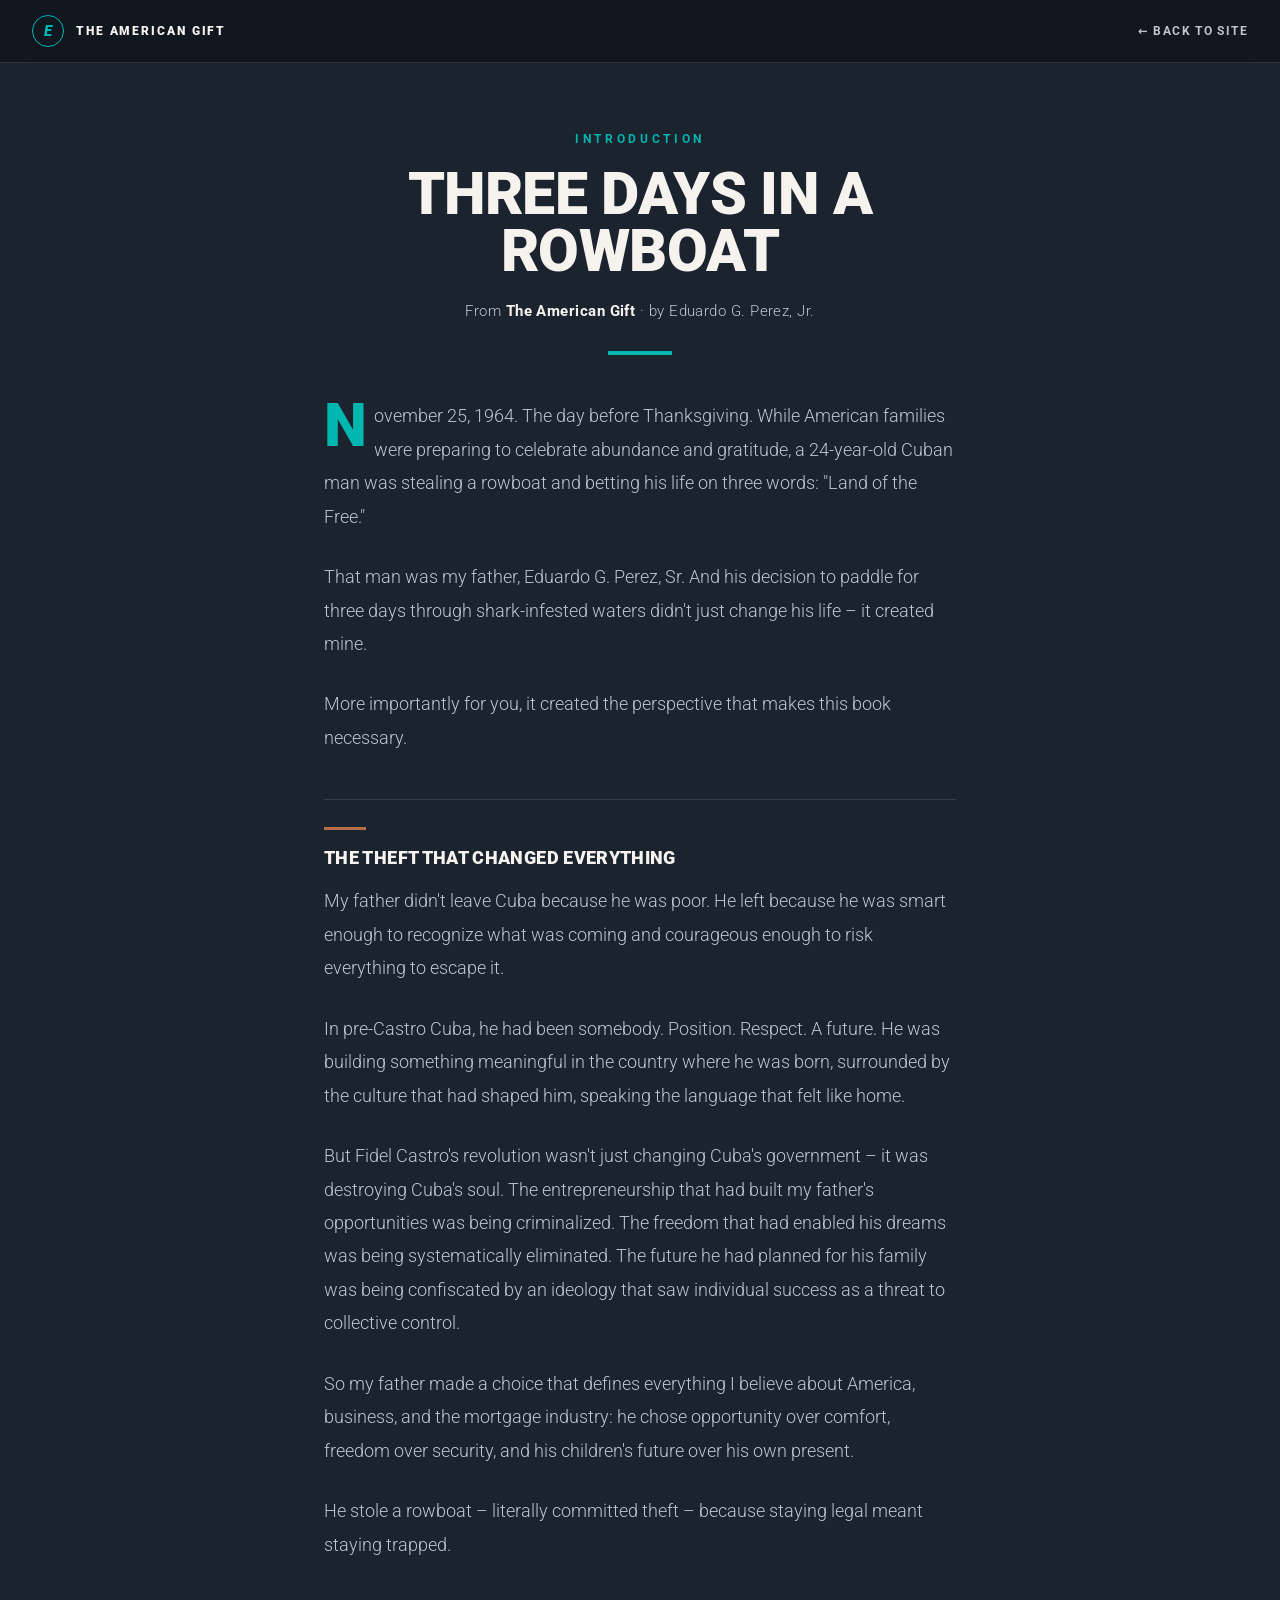
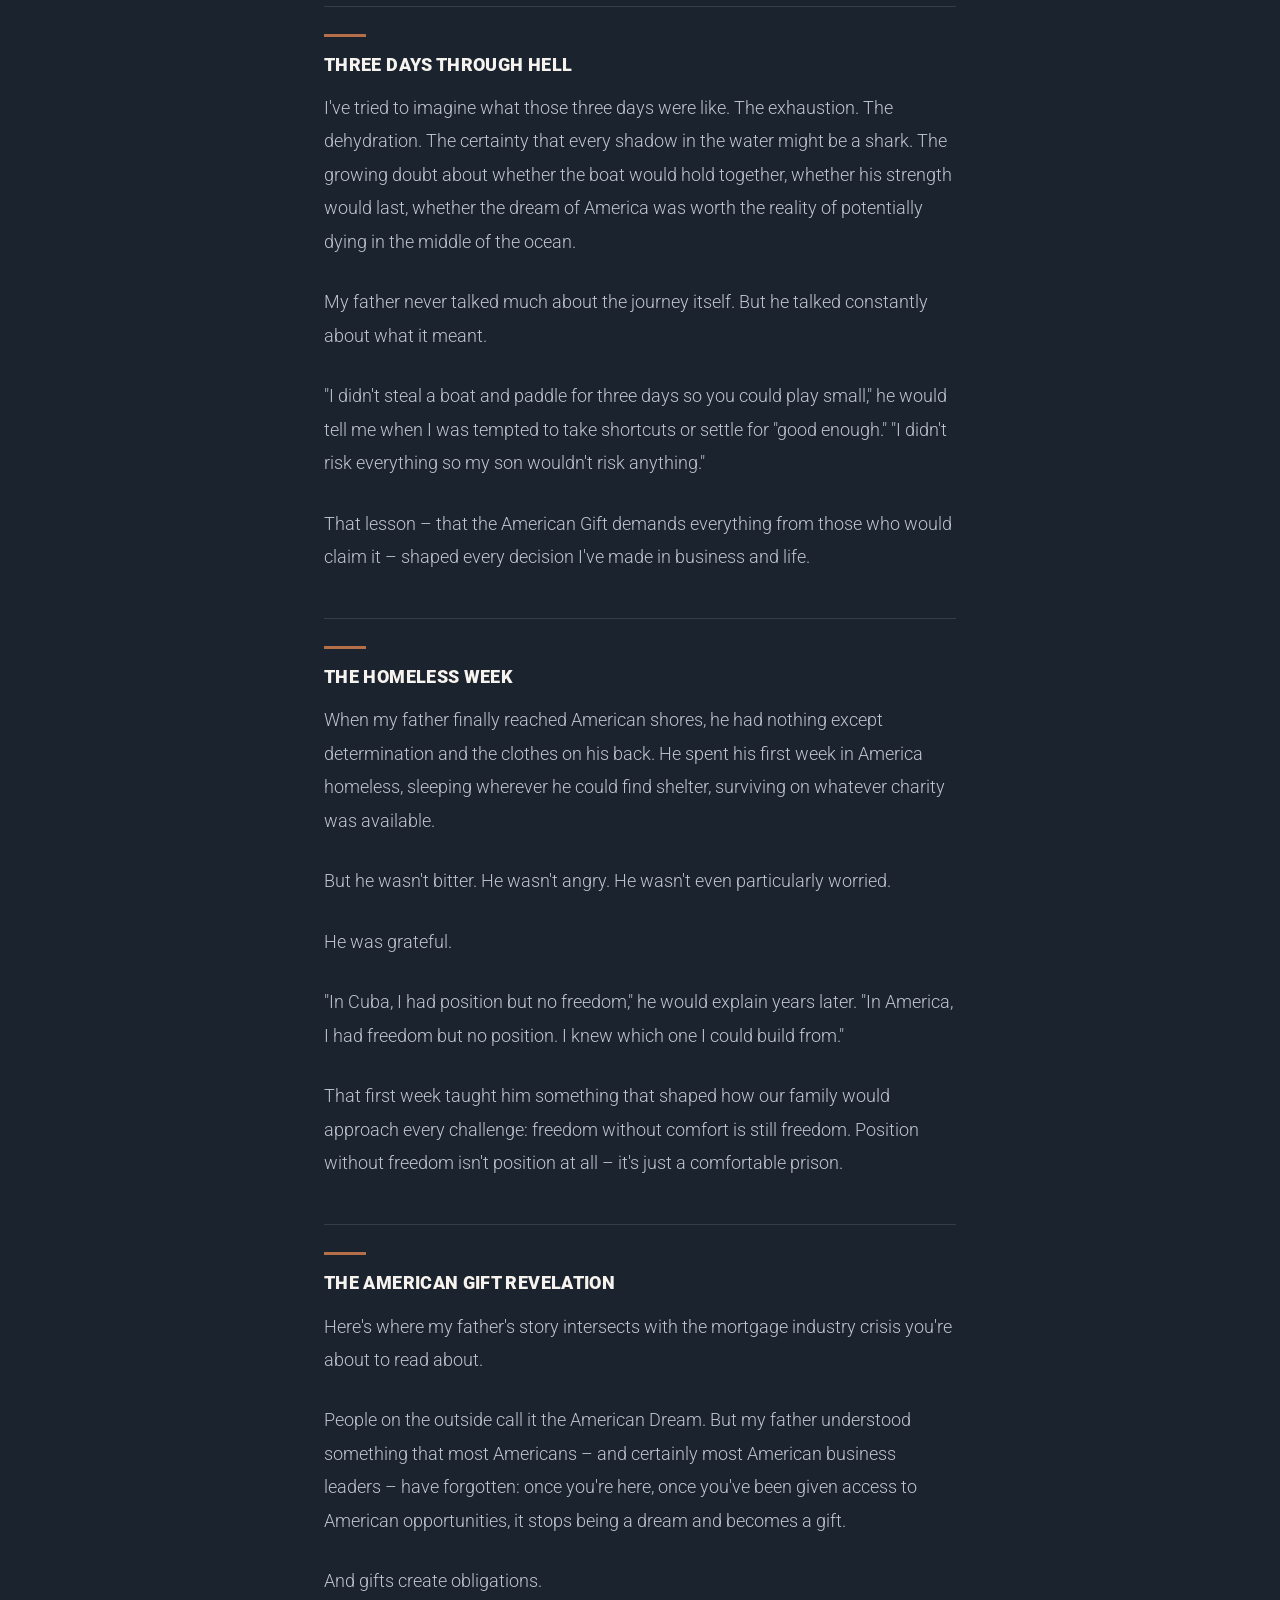
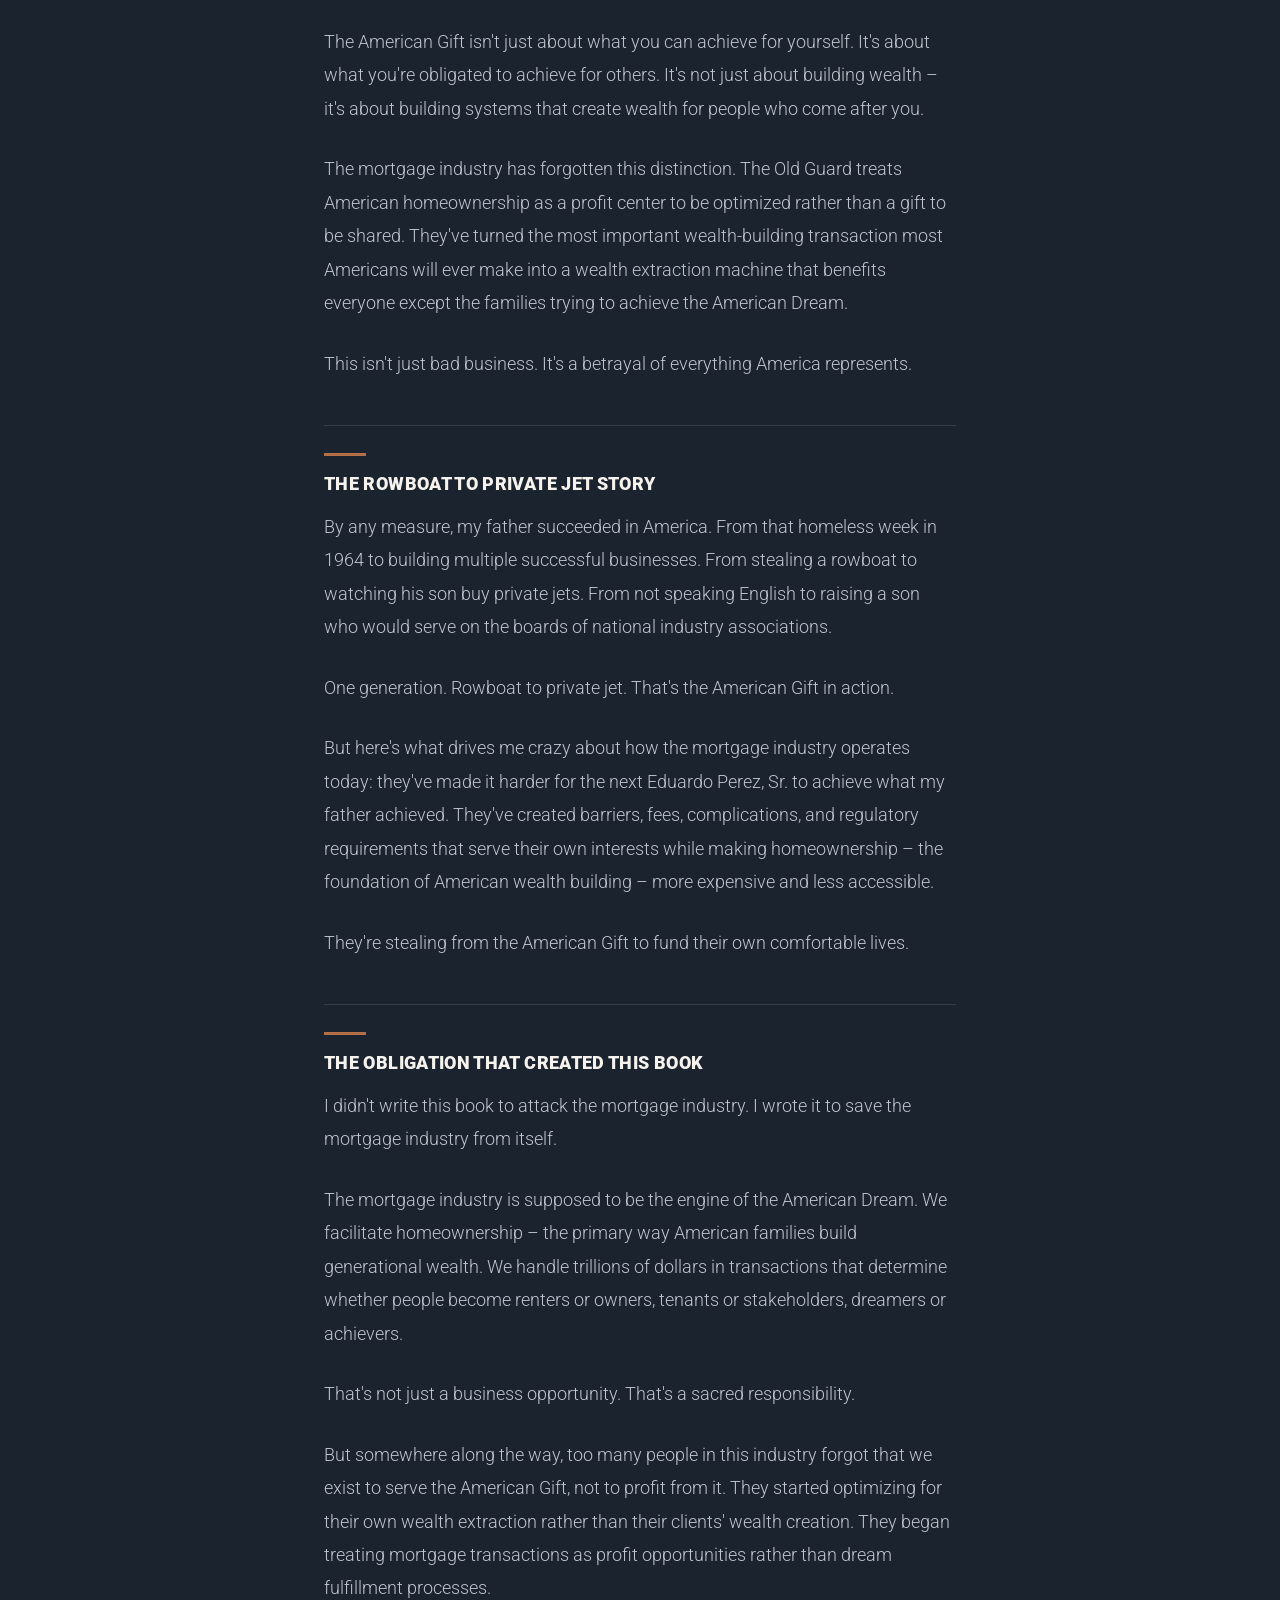
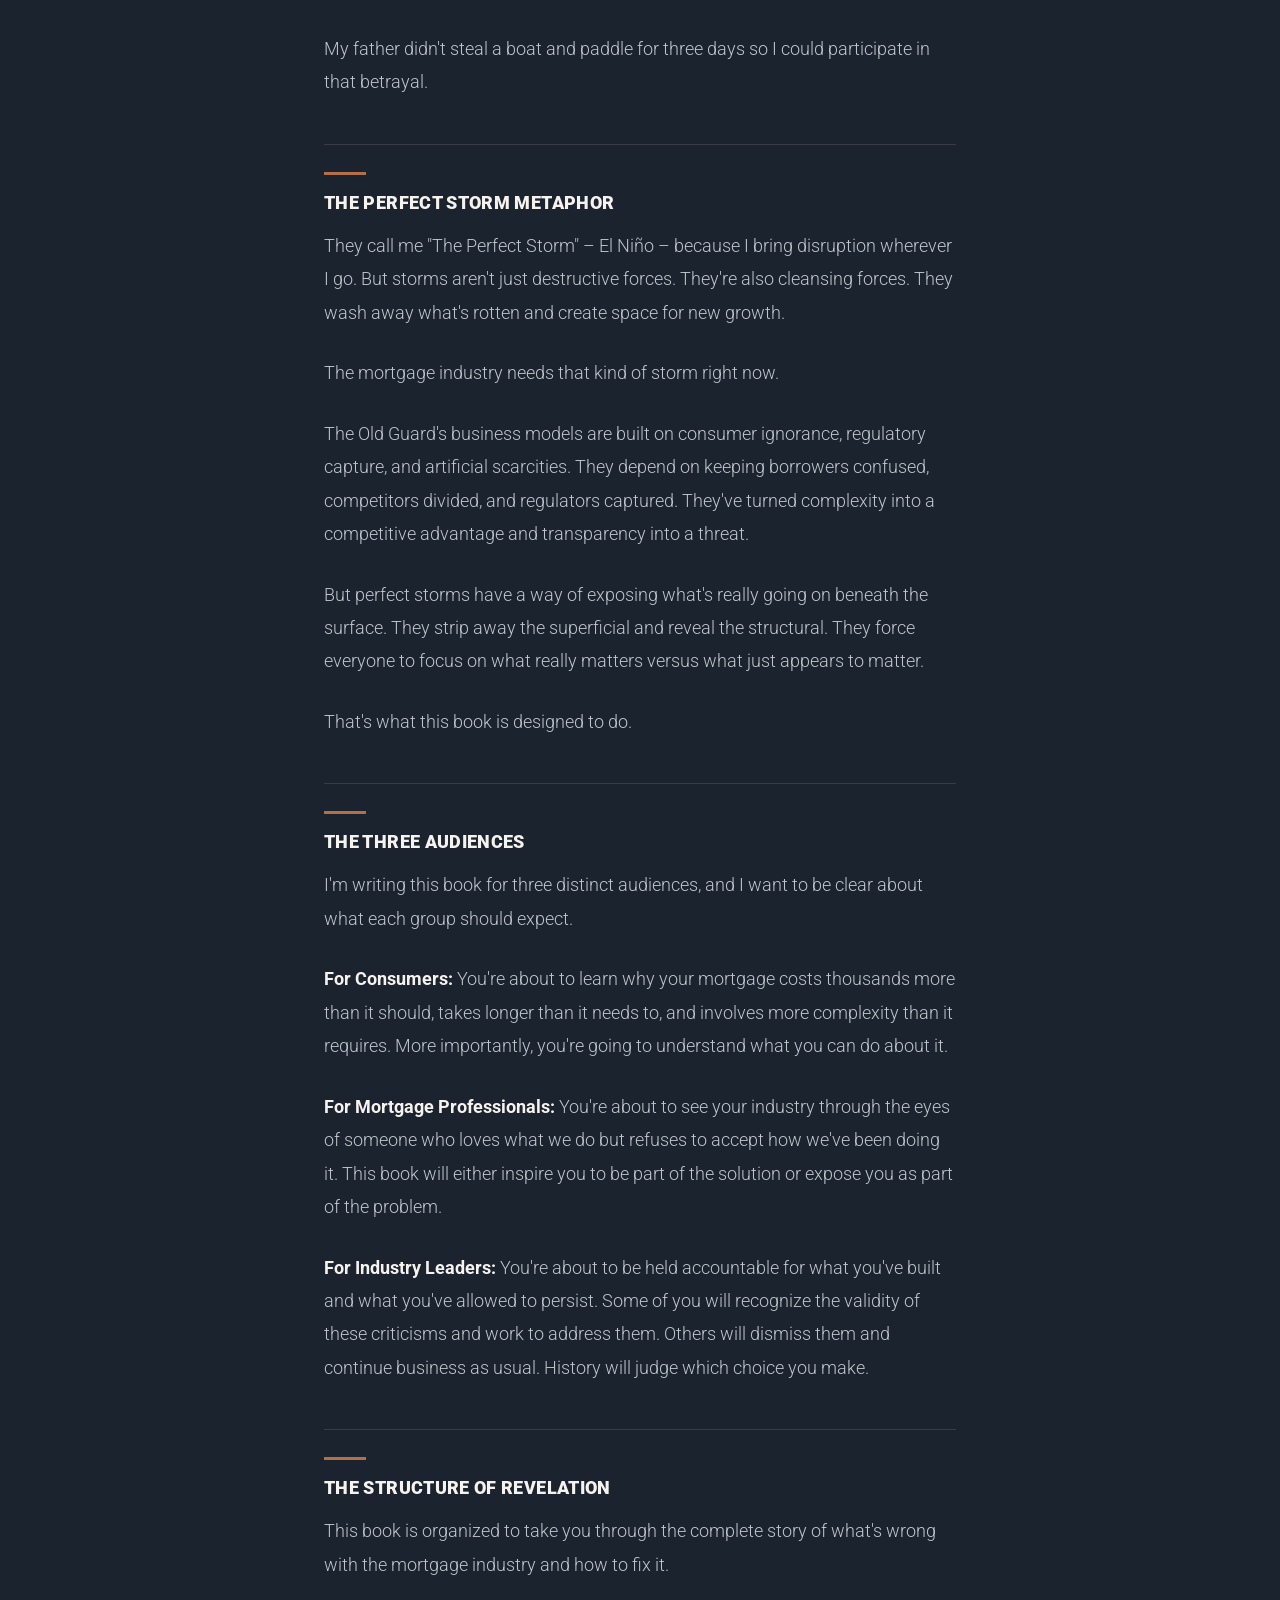
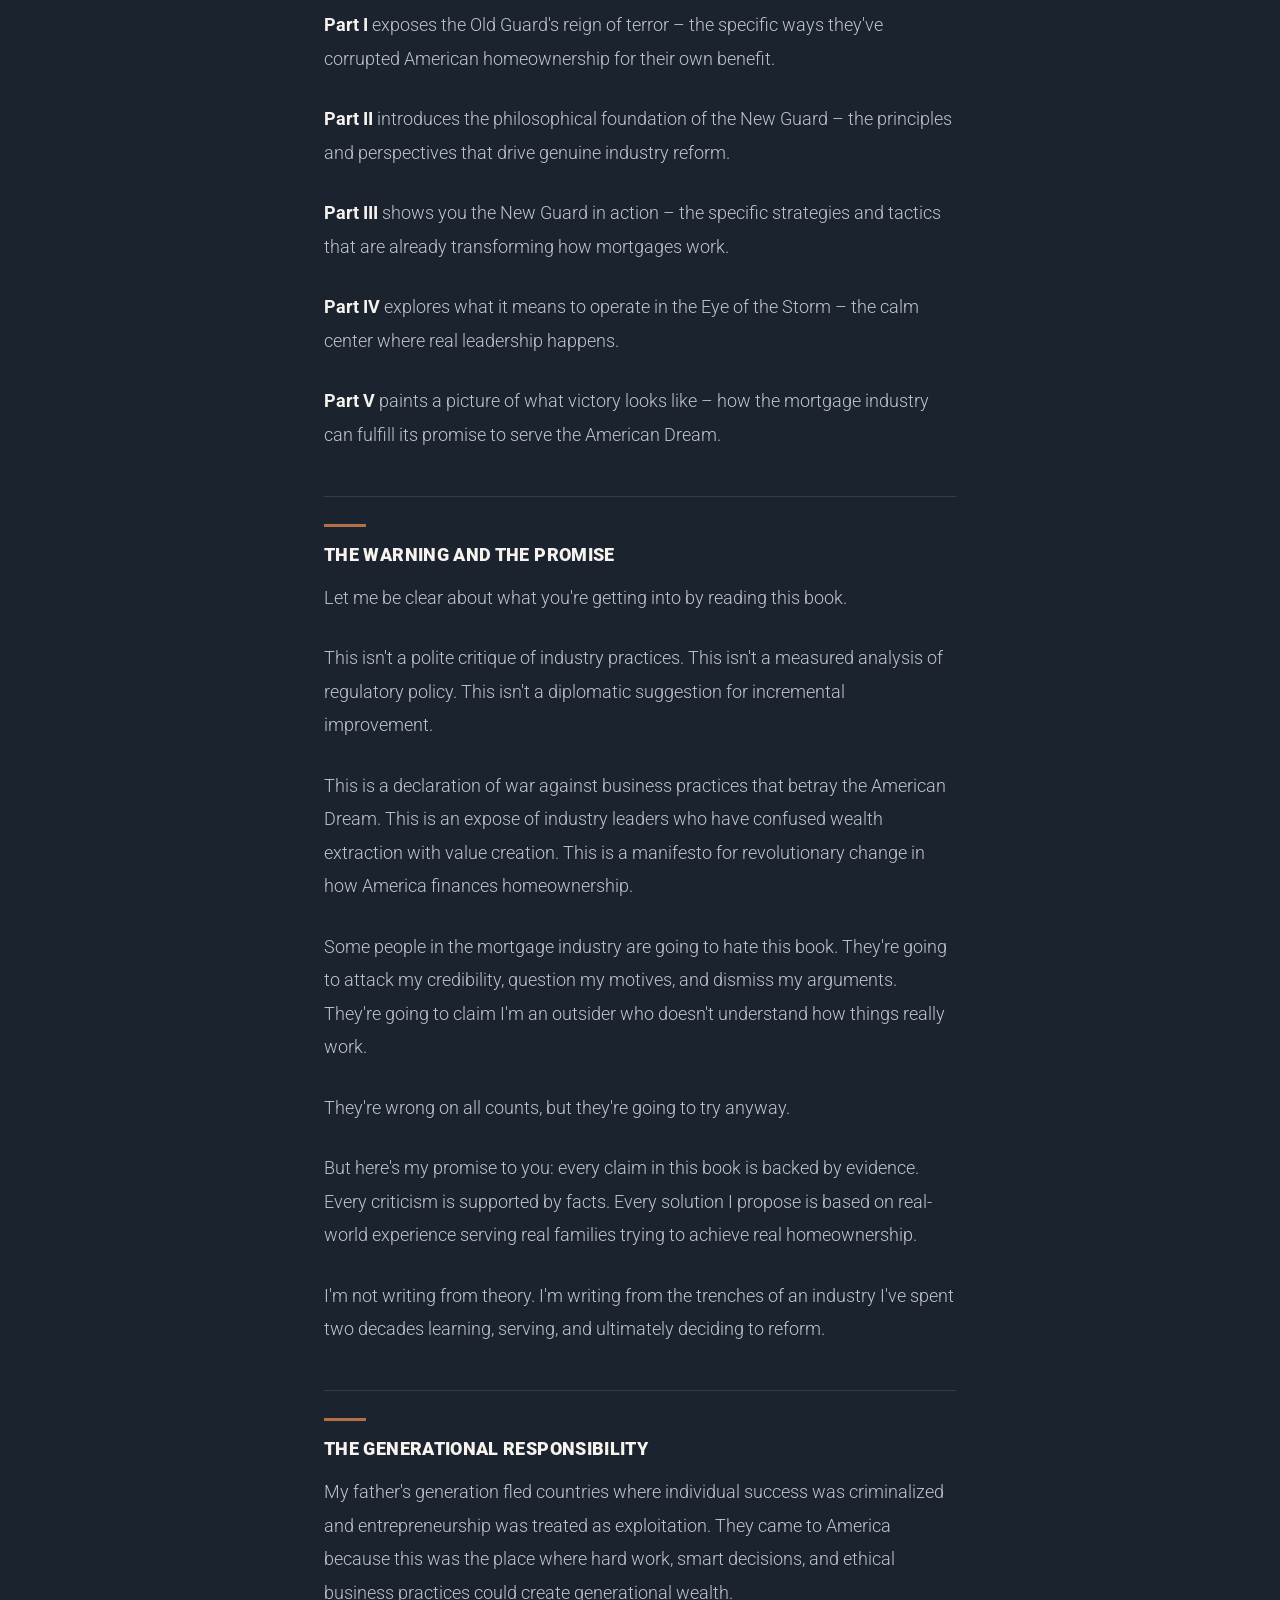
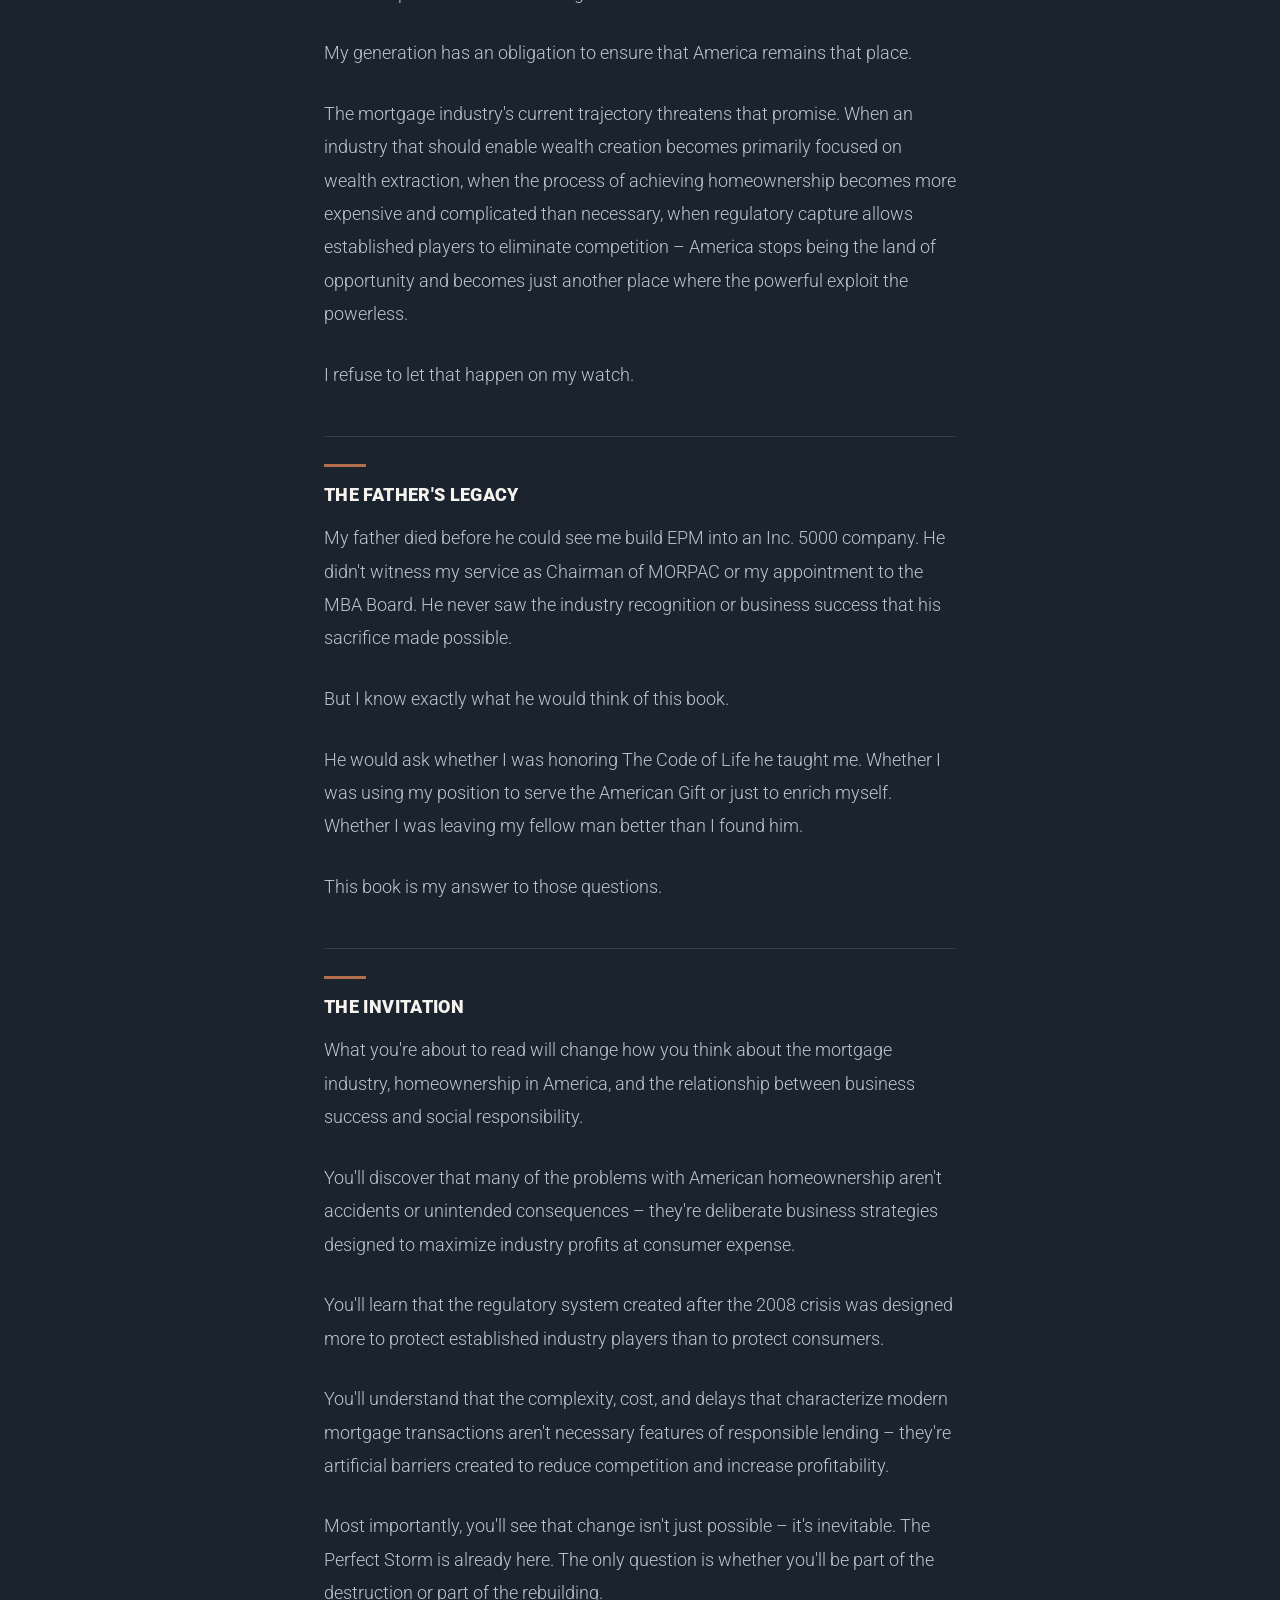
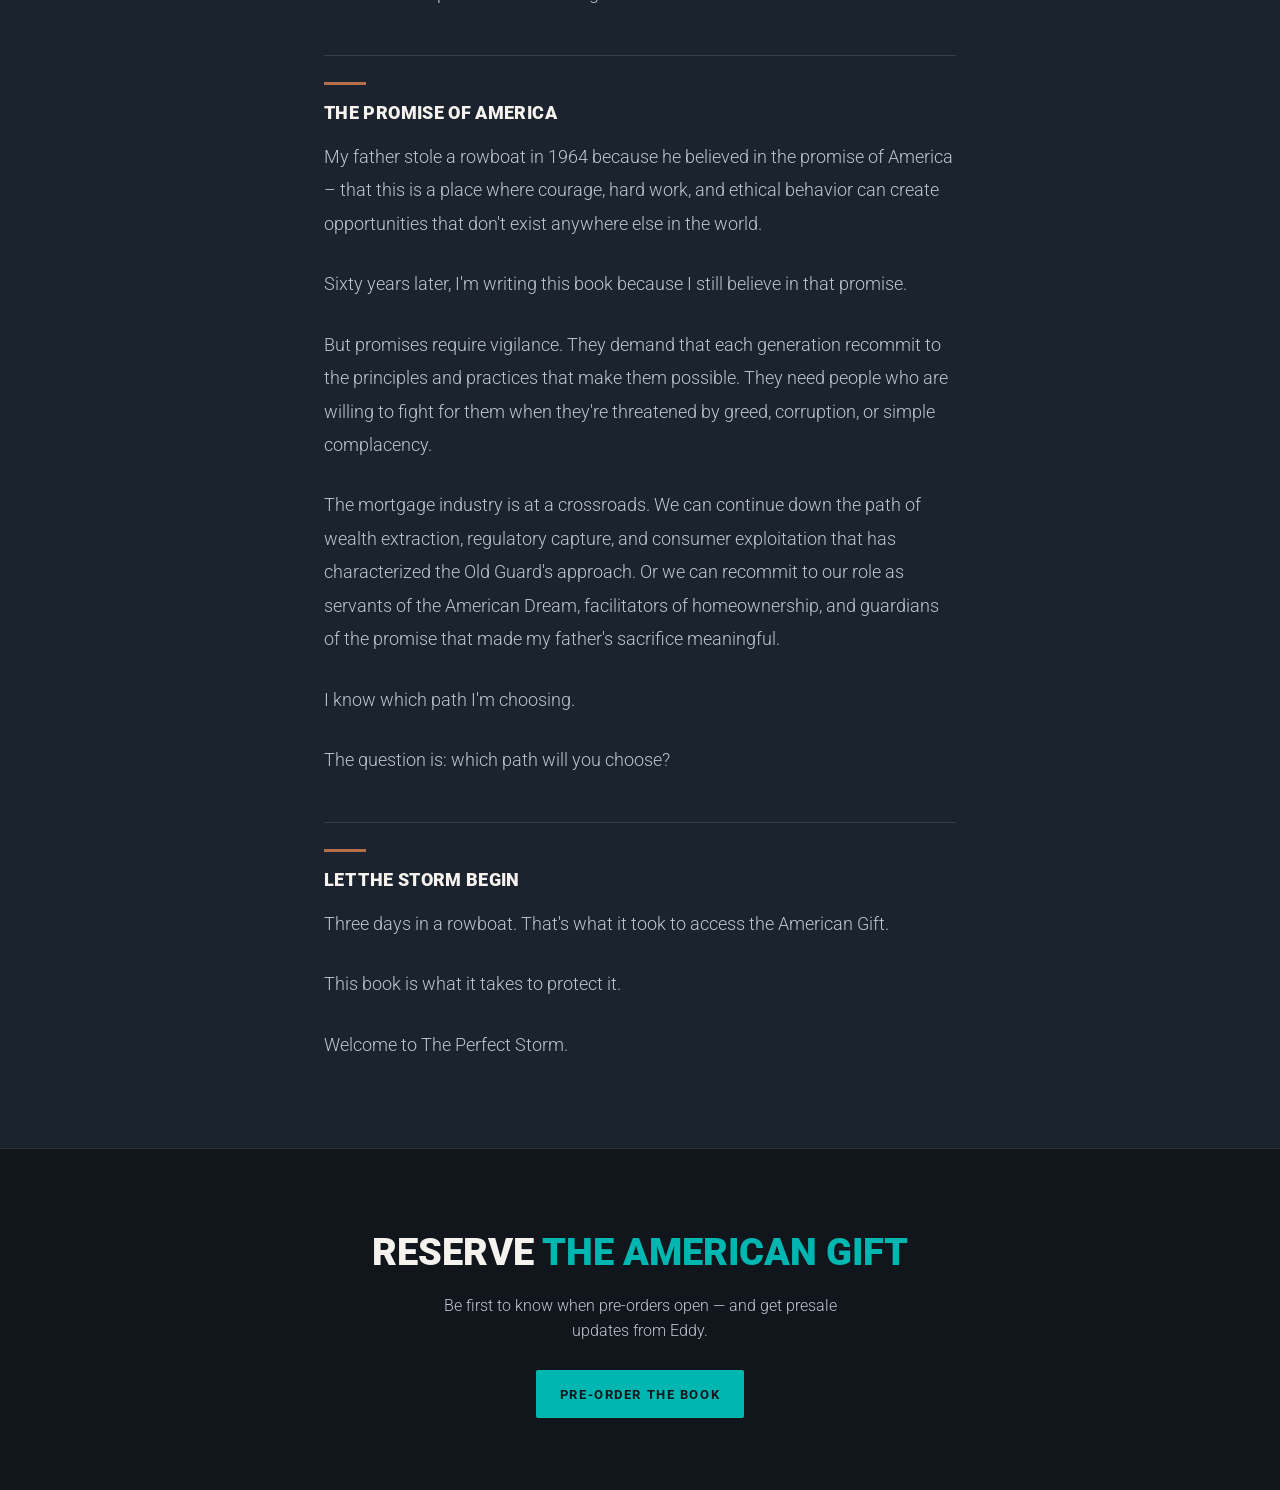
==== introduction/index.html @ f66050ee "Add /introduction reading page + links - New on-brand long-form reading page at /introduction ("Thre" ====
<!DOCTYPE html>
<html lang="en">
<head>
<meta charset="UTF-8" />
<meta name="viewport" content="width=device-width, initial-scale=1.0" />
<title>Introduction — The American Gift</title>
<meta name="description" content="Read the introduction to The American Gift by Eduardo G. &quot;Eddy&quot; Perez, Jr. — &quot;Three Days in a Rowboat.&quot;" />
<link rel="stylesheet" href="../assets/brand.css" />
<style>
  body{ min-height:100vh; }
  .rnav{ position:sticky; top:0; z-index:20; display:flex; align-items:center; justify-content:space-between;
    padding:15px 32px; background:rgba(17,22,29,.86); backdrop-filter:blur(12px); border-bottom:1px solid var(--line); }
  .rnav .home{ display:flex; align-items:center; gap:12px; text-decoration:none; }
  .rnav .mono{ width:32px; height:32px; border-radius:50%; border:1.5px solid var(--teal); color:var(--teal);
    display:grid; place-items:center; font-weight:900; font-style:italic; font-size:.95rem; }
  .rnav .wm{ font-weight:900; text-transform:uppercase; letter-spacing:.16em; font-size:.74rem; }
  .rnav .back{ font-weight:700; text-transform:uppercase; letter-spacing:.12em; font-size:.72rem; color:var(--graphite); text-decoration:none; }
  .rnav .back:hover{ color:var(--bone); }

  .read-head{ max-width:720px; margin:0 auto; padding:62px 24px 26px; text-align:center; }
  .read-head .kicker{ display:inline-block; margin-bottom:18px; }
  .read-head h1{ font-size:clamp(2.2rem,5.4vw,3.7rem); }
  .read-head .byline{ color:var(--graphite); margin-top:20px; font-size:.95rem; letter-spacing:.03em; }
  .read-head .byline strong{ color:var(--bone); font-weight:700; }
  .read-head hr{ width:64px; height:4px; background:var(--teal); border:none; margin:28px auto 0; }

  .article{ max-width:680px; margin:0 auto; padding:18px 24px 30px; }
  .article p{ font-size:1.13rem; line-height:1.85; color:var(--graphite); margin:0 0 1.5em; }
  .article p strong{ color:var(--bone); font-weight:700; }
  .article p em{ color:var(--bone); font-style:italic; }
  .article > p:first-of-type::first-letter{ float:left; font-weight:900; font-size:3.4em; line-height:.78;
    padding:.04em .12em 0 0; color:var(--teal); }
  .article h2{ font-weight:900; text-transform:uppercase; letter-spacing:.02em; line-height:1.12;
    font-size:1.12rem; color:var(--bone); margin:2.5em 0 .9em; padding-top:1.5em; border-top:1px solid var(--line); }
  .article h2::before{ content:""; display:block; width:42px; height:3px; background:var(--copper); margin-bottom:18px; }

  .read-cta{ background:var(--ink); border-top:1px solid var(--line); text-align:center; padding:72px 24px; margin-top:30px; }
  .read-cta h3{ font-weight:900; text-transform:uppercase; font-size:clamp(1.6rem,3.6vw,2.4rem); margin:0 0 10px; }
  .read-cta h3 .gift{ color:var(--teal); }
  .read-cta p{ color:var(--graphite); max-width:46ch; margin:0 auto 26px; }
  @media (max-width:640px){ .rnav{ padding:13px 20px; } .read-head{ padding-top:46px; } }
</style>
</head>
<body>
  <nav class="rnav">
    <a class="home" href="/"><span class="mono">E</span><span class="wm">The American Gift</span></a>
    <a class="back" href="/">&larr; Back to site</a>
  </nav>

  <header class="read-head">
    <span class="kicker">Introduction</span>
    <h1 class="display">Three Days in a Rowboat</h1>
    <p class="byline">From <strong>The American Gift</strong> &middot; by Eduardo G. Perez, Jr.</p>
    <hr />
  </header>

  <article class="article">
      <p>November 25, 1964. The day before Thanksgiving. While American families were preparing to celebrate abundance and gratitude, a 24-year-old Cuban man was stealing a rowboat and betting his life on three words: &quot;Land of the Free.&quot;</p>
      <p>That man was my father, Eduardo G. Perez, Sr. And his decision to paddle for three days through shark-infested waters didn&#x27;t just change his life – it created mine.</p>
      <p>More importantly for you, it created the perspective that makes this book necessary.</p>
      <h2>The Theft That Changed Everything</h2>
      <p>My father didn&#x27;t leave Cuba because he was poor. He left because he was smart enough to recognize what was coming and courageous enough to risk everything to escape it.</p>
      <p>In pre-Castro Cuba, he had been somebody. Position. Respect. A future. He was building something meaningful in the country where he was born, surrounded by the culture that had shaped him, speaking the language that felt like home.</p>
      <p>But Fidel Castro&#x27;s revolution wasn&#x27;t just changing Cuba&#x27;s government – it was destroying Cuba&#x27;s soul. The entrepreneurship that had built my father&#x27;s opportunities was being criminalized. The freedom that had enabled his dreams was being systematically eliminated. The future he had planned for his family was being confiscated by an ideology that saw individual success as a threat to collective control.</p>
      <p>So my father made a choice that defines everything I believe about America, business, and the mortgage industry: he chose opportunity over comfort, freedom over security, and his children&#x27;s future over his own present.</p>
      <p>He stole a rowboat – literally committed theft – because staying legal meant staying trapped.</p>
      <h2>Three Days Through Hell</h2>
      <p>I&#x27;ve tried to imagine what those three days were like. The exhaustion. The dehydration. The certainty that every shadow in the water might be a shark. The growing doubt about whether the boat would hold together, whether his strength would last, whether the dream of America was worth the reality of potentially dying in the middle of the ocean.</p>
      <p>My father never talked much about the journey itself. But he talked constantly about what it meant.</p>
      <p>&quot;I didn&#x27;t steal a boat and paddle for three days so you could play small,&quot; he would tell me when I was tempted to take shortcuts or settle for &quot;good enough.&quot; &quot;I didn&#x27;t risk everything so my son wouldn&#x27;t risk anything.&quot;</p>
      <p>That lesson – that the American Gift demands everything from those who would claim it – shaped every decision I&#x27;ve made in business and life.</p>
      <h2>The Homeless Week</h2>
      <p>When my father finally reached American shores, he had nothing except determination and the clothes on his back. He spent his first week in America homeless, sleeping wherever he could find shelter, surviving on whatever charity was available.</p>
      <p>But he wasn&#x27;t bitter. He wasn&#x27;t angry. He wasn&#x27;t even particularly worried.</p>
      <p>He was grateful.</p>
      <p>&quot;In Cuba, I had position but no freedom,&quot; he would explain years later. &quot;In America, I had freedom but no position. I knew which one I could build from.&quot;</p>
      <p>That first week taught him something that shaped how our family would approach every challenge: freedom without comfort is still freedom. Position without freedom isn&#x27;t position at all – it&#x27;s just a comfortable prison.</p>
      <h2>The American Gift Revelation</h2>
      <p>Here&#x27;s where my father&#x27;s story intersects with the mortgage industry crisis you&#x27;re about to read about.</p>
      <p>People on the outside call it the American Dream. But my father understood something that most Americans – and certainly most American business leaders – have forgotten: once you&#x27;re here, once you&#x27;ve been given access to American opportunities, it stops being a dream and becomes a gift.</p>
      <p>And gifts create obligations.</p>
      <p>The American Gift isn&#x27;t just about what you can achieve for yourself. It&#x27;s about what you&#x27;re obligated to achieve for others. It&#x27;s not just about building wealth – it&#x27;s about building systems that create wealth for people who come after you.</p>
      <p>The mortgage industry has forgotten this distinction. The Old Guard treats American homeownership as a profit center to be optimized rather than a gift to be shared. They&#x27;ve turned the most important wealth-building transaction most Americans will ever make into a wealth extraction machine that benefits everyone except the families trying to achieve the American Dream.</p>
      <p>This isn&#x27;t just bad business. It&#x27;s a betrayal of everything America represents.</p>
      <h2>The Rowboat To Private Jet Story</h2>
      <p>By any measure, my father succeeded in America. From that homeless week in 1964 to building multiple successful businesses. From stealing a rowboat to watching his son buy private jets. From not speaking English to raising a son who would serve on the boards of national industry associations.</p>
      <p>One generation. Rowboat to private jet. That&#x27;s the American Gift in action.</p>
      <p>But here&#x27;s what drives me crazy about how the mortgage industry operates today: they&#x27;ve made it harder for the next Eduardo Perez, Sr. to achieve what my father achieved. They&#x27;ve created barriers, fees, complications, and regulatory requirements that serve their own interests while making homeownership – the foundation of American wealth building – more expensive and less accessible.</p>
      <p>They&#x27;re stealing from the American Gift to fund their own comfortable lives.</p>
      <h2>The Obligation That Created This Book</h2>
      <p>I didn&#x27;t write this book to attack the mortgage industry. I wrote it to save the mortgage industry from itself.</p>
      <p>The mortgage industry is supposed to be the engine of the American Dream. We facilitate homeownership – the primary way American families build generational wealth. We handle trillions of dollars in transactions that determine whether people become renters or owners, tenants or stakeholders, dreamers or achievers.</p>
      <p>That&#x27;s not just a business opportunity. That&#x27;s a sacred responsibility.</p>
      <p>But somewhere along the way, too many people in this industry forgot that we exist to serve the American Gift, not to profit from it. They started optimizing for their own wealth extraction rather than their clients&#x27; wealth creation. They began treating mortgage transactions as profit opportunities rather than dream fulfillment processes.</p>
      <p>My father didn&#x27;t steal a boat and paddle for three days so I could participate in that betrayal.</p>
      <h2>The Perfect Storm Metaphor</h2>
      <p>They call me &quot;The Perfect Storm&quot; – El Niño – because I bring disruption wherever I go. But storms aren&#x27;t just destructive forces. They&#x27;re also cleansing forces. They wash away what&#x27;s rotten and create space for new growth.</p>
      <p>The mortgage industry needs that kind of storm right now.</p>
      <p>The Old Guard&#x27;s business models are built on consumer ignorance, regulatory capture, and artificial scarcities. They depend on keeping borrowers confused, competitors divided, and regulators captured. They&#x27;ve turned complexity into a competitive advantage and transparency into a threat.</p>
      <p>But perfect storms have a way of exposing what&#x27;s really going on beneath the surface. They strip away the superficial and reveal the structural. They force everyone to focus on what really matters versus what just appears to matter.</p>
      <p>That&#x27;s what this book is designed to do.</p>
      <h2>The Three Audiences</h2>
      <p>I&#x27;m writing this book for three distinct audiences, and I want to be clear about what each group should expect.</p>
      <p><strong>For Consumers:</strong> You&#x27;re about to learn why your mortgage costs thousands more than it should, takes longer than it needs to, and involves more complexity than it requires. More importantly, you&#x27;re going to understand what you can do about it.</p>
      <p><strong>For Mortgage Professionals:</strong> You&#x27;re about to see your industry through the eyes of someone who loves what we do but refuses to accept how we&#x27;ve been doing it. This book will either inspire you to be part of the solution or expose you as part of the problem.</p>
      <p><strong>For Industry Leaders:</strong> You&#x27;re about to be held accountable for what you&#x27;ve built and what you&#x27;ve allowed to persist. Some of you will recognize the validity of these criticisms and work to address them. Others will dismiss them and continue business as usual. History will judge which choice you make.</p>
      <h2>The Structure Of Revelation</h2>
      <p>This book is organized to take you through the complete story of what&#x27;s wrong with the mortgage industry and how to fix it.</p>
      <p><strong>Part I</strong> exposes the Old Guard&#x27;s reign of terror – the specific ways they&#x27;ve corrupted American homeownership for their own benefit.</p>
      <p><strong>Part II</strong> introduces the philosophical foundation of the New Guard – the principles and perspectives that drive genuine industry reform.</p>
      <p><strong>Part III</strong> shows you the New Guard in action – the specific strategies and tactics that are already transforming how mortgages work.</p>
      <p><strong>Part IV</strong> explores what it means to operate in the Eye of the Storm – the calm center where real leadership happens.</p>
      <p><strong>Part V</strong> paints a picture of what victory looks like – how the mortgage industry can fulfill its promise to serve the American Dream.</p>
      <h2>The Warning And The Promise</h2>
      <p>Let me be clear about what you&#x27;re getting into by reading this book.</p>
      <p>This isn&#x27;t a polite critique of industry practices. This isn&#x27;t a measured analysis of regulatory policy. This isn&#x27;t a diplomatic suggestion for incremental improvement.</p>
      <p>This is a declaration of war against business practices that betray the American Dream. This is an expose of industry leaders who have confused wealth extraction with value creation. This is a manifesto for revolutionary change in how America finances homeownership.</p>
      <p>Some people in the mortgage industry are going to hate this book. They&#x27;re going to attack my credibility, question my motives, and dismiss my arguments. They&#x27;re going to claim I&#x27;m an outsider who doesn&#x27;t understand how things really work.</p>
      <p>They&#x27;re wrong on all counts, but they&#x27;re going to try anyway.</p>
      <p>But here&#x27;s my promise to you: every claim in this book is backed by evidence. Every criticism is supported by facts. Every solution I propose is based on real-world experience serving real families trying to achieve real homeownership.</p>
      <p>I&#x27;m not writing from theory. I&#x27;m writing from the trenches of an industry I&#x27;ve spent two decades learning, serving, and ultimately deciding to reform.</p>
      <h2>The Generational Responsibility</h2>
      <p>My father&#x27;s generation fled countries where individual success was criminalized and entrepreneurship was treated as exploitation. They came to America because this was the place where hard work, smart decisions, and ethical business practices could create generational wealth.</p>
      <p>My generation has an obligation to ensure that America remains that place.</p>
      <p>The mortgage industry&#x27;s current trajectory threatens that promise. When an industry that should enable wealth creation becomes primarily focused on wealth extraction, when the process of achieving homeownership becomes more expensive and complicated than necessary, when regulatory capture allows established players to eliminate competition – America stops being the land of opportunity and becomes just another place where the powerful exploit the powerless.</p>
      <p>I refuse to let that happen on my watch.</p>
      <h2>The Father&#x27;s Legacy</h2>
      <p>My father died before he could see me build EPM into an Inc. 5000 company. He didn&#x27;t witness my service as Chairman of MORPAC or my appointment to the MBA Board. He never saw the industry recognition or business success that his sacrifice made possible.</p>
      <p>But I know exactly what he would think of this book.</p>
      <p>He would ask whether I was honoring The Code of Life he taught me. Whether I was using my position to serve the American Gift or just to enrich myself. Whether I was leaving my fellow man better than I found him.</p>
      <p>This book is my answer to those questions.</p>
      <h2>The Invitation</h2>
      <p>What you&#x27;re about to read will change how you think about the mortgage industry, homeownership in America, and the relationship between business success and social responsibility.</p>
      <p>You&#x27;ll discover that many of the problems with American homeownership aren&#x27;t accidents or unintended consequences – they&#x27;re deliberate business strategies designed to maximize industry profits at consumer expense.</p>
      <p>You&#x27;ll learn that the regulatory system created after the 2008 crisis was designed more to protect established industry players than to protect consumers.</p>
      <p>You&#x27;ll understand that the complexity, cost, and delays that characterize modern mortgage transactions aren&#x27;t necessary features of responsible lending – they&#x27;re artificial barriers created to reduce competition and increase profitability.</p>
      <p>Most importantly, you&#x27;ll see that change isn&#x27;t just possible – it&#x27;s inevitable. The Perfect Storm is already here. The only question is whether you&#x27;ll be part of the destruction or part of the rebuilding.</p>
      <h2>The Promise Of America</h2>
      <p>My father stole a rowboat in 1964 because he believed in the promise of America – that this is a place where courage, hard work, and ethical behavior can create opportunities that don&#x27;t exist anywhere else in the world.</p>
      <p>Sixty years later, I&#x27;m writing this book because I still believe in that promise.</p>
      <p>But promises require vigilance. They demand that each generation recommit to the principles and practices that make them possible. They need people who are willing to fight for them when they&#x27;re threatened by greed, corruption, or simple complacency.</p>
      <p>The mortgage industry is at a crossroads. We can continue down the path of wealth extraction, regulatory capture, and consumer exploitation that has characterized the Old Guard&#x27;s approach. Or we can recommit to our role as servants of the American Dream, facilitators of homeownership, and guardians of the promise that made my father&#x27;s sacrifice meaningful.</p>
      <p>I know which path I&#x27;m choosing.</p>
      <p>The question is: which path will you choose?</p>
      <h2>Let The Storm Begin</h2>
      <p>Three days in a rowboat. That&#x27;s what it took to access the American Gift.</p>
      <p>This book is what it takes to protect it.</p>
      <p>Welcome to The Perfect Storm.</p>
  </article>

  <section class="read-cta">
    <h3>Reserve <span class="gift">The American Gift</span></h3>
    <p>Be first to know when pre-orders open &mdash; and get presale updates from Eddy.</p>
    <a class="btn btn--teal" href="/#preorder">Pre-order the book</a>
  </section>
</body>
</html>
---- assets/brand.css ----
/* ============================================================
   THE AMERICAN GIFT — Brand foundations
   Palette + type from taj_ep brand guide
   ============================================================ */
@import url('https://fonts.googleapis.com/css2?family=Roboto:ital,wght@0,300;0,400;0,500;0,700;0,900;1,300;1,400&display=swap');

:root{
  /* primary */
  --midnight:   #1B232E;   /* Midnight Steel  */
  --ink:        #11161D;   /* deeper near-black for depth */
  --steel:      #4A4F57;   /* Storm Silver */
  --graphite:   #BFC5CD;   /* Graphite Force */
  /* secondary */
  --copper:     #B56F48;   /* Ember Copper */
  --bone:       #F6F3EF;   /* American Bone White */
  --teal:       #00B6B0;   /* Electric Teal */
  /* derived */
  --copper-bright: #cd8259;
  --teal-bright:   #1ad3cd;
  --line:       rgba(191,197,205,0.16);
  --card:       #222b37;
  --card-2:     #1a222d;

  --maxw: 1240px;
  --font: 'Roboto', system-ui, sans-serif;
}

*{ box-sizing:border-box; }
html{ scroll-behavior:smooth; }
body{
  margin:0;
  font-family:var(--font);
  font-weight:300;
  background:var(--midnight);
  color:var(--bone);
  -webkit-font-smoothing:antialiased;
  line-height:1.6;
}
img{ display:block; max-width:100%; }
a{ color:inherit; }

/* ---- type scale ---- */
.kicker{
  font-weight:700;
  text-transform:uppercase;
  letter-spacing:0.32em;
  font-size:0.72rem;
  color:var(--teal);
}
.kicker--copper{ color:var(--copper-bright); }
.kicker--muted{ color:var(--graphite); }

.display{
  font-weight:900;
  text-transform:uppercase;
  line-height:0.95;
  letter-spacing:-0.01em;
  margin:0;
}
.lead{
  font-weight:300;
  color:var(--graphite);
  line-height:1.55;
}

/* ---- buttons ---- */
.btn{
  display:inline-flex; align-items:center; gap:0.6em;
  font-family:var(--font);
  font-weight:700; text-transform:uppercase; letter-spacing:0.12em;
  font-size:0.82rem;
  padding:1.05em 1.8em;
  border:none; border-radius:2px; cursor:pointer;
  text-decoration:none;
  transition:transform .18s ease, background .18s ease, box-shadow .18s ease, color .18s ease;
}
.btn--teal{ background:var(--teal); color:var(--ink); }
.btn--teal:hover{ background:var(--teal-bright); transform:translateY(-2px); box-shadow:0 12px 30px -10px var(--teal); }
.btn--copper{ background:var(--copper); color:var(--bone); }
.btn--copper:hover{ background:var(--copper-bright); transform:translateY(-2px); box-shadow:0 12px 30px -10px var(--copper); }
.btn--ghost{ background:transparent; color:var(--bone); border:1px solid var(--line); }
.btn--ghost:hover{ border-color:var(--graphite); transform:translateY(-2px); }

/* ---- accent rule ---- */
.rule{ width:64px; height:4px; background:var(--copper); border:none; margin:0; }
.rule--teal{ background:var(--teal); }

/* ---- storm ring motif ---- */
.storm{
  position:absolute; pointer-events:none; z-index:0;
  background-repeat:no-repeat; background-size:contain;
  opacity:.5;
}
.storm--teal{ background-image:url('storm-ring-teal.svg'); }
.storm--copper{ background-image:url('storm-ring-copper.svg'); }
.storm--silver{ background-image:url('storm-ring-silver.svg'); }

.section{ position:relative; z-index:1; }
.wrap{ max-width:var(--maxw); margin:0 auto; padding:0 40px; }

/* ---- 3D book mockup (img cover, real depth) ---- */
.book{
  --bw: 300px; --bh: 337px; --bd: 34px;     /* matches cover-front ratio 0.891 */
  width:var(--bw); height:var(--bh);
  position:relative; transform-style:preserve-3d;
  transform:perspective(1700px) rotateY(-26deg) rotateX(3deg);
  transition:transform .6s cubic-bezier(.2,.7,.2,1);
}
.book:hover{ transform:perspective(1700px) rotateY(-14deg) rotateX(2deg); }
.book__cover{
  position:absolute; inset:0; width:100%; height:100%;
  object-fit:cover; display:block;
  border-radius:2px 5px 5px 2px;
  transform:translateZ(calc(var(--bd) / 2));
  box-shadow:inset 0 0 0 1px rgba(255,255,255,.06);
}
.book__spine{
  position:absolute; top:0; left:0; width:var(--bd); height:100%;
  transform-origin:left center;
  transform:rotateY(-90deg) translateX(calc(var(--bd) / -2));
  background:linear-gradient(90deg,#0b0f15,#1a232e 55%,#0d121a);
  border-radius:2px 0 0 2px;
}
.book__pages{
  position:absolute; top:2px; right:0; height:calc(100% - 4px); width:var(--bd);
  transform-origin:right center;
  transform:rotateY(90deg) translateX(calc(var(--bd) / 2));
  background:repeating-linear-gradient(0deg,#e9e4db,#e9e4db 1px,#cfc8bd 2px,#e9e4db 3px);
  border-radius:0 3px 3px 0;
}
.book__shadow{
  position:absolute; left:0; right:-12%; bottom:-9%; height:46px;
  background:radial-gradient(ellipse at 45% 50%, rgba(0,0,0,.55), transparent 72%);
  filter:blur(9px); transform:rotateX(78deg); z-index:-1;
}

/* selection */
::selection{ background:var(--teal); color:var(--ink); }

@media (max-width:720px){
  .wrap{ padding:0 22px; }
}
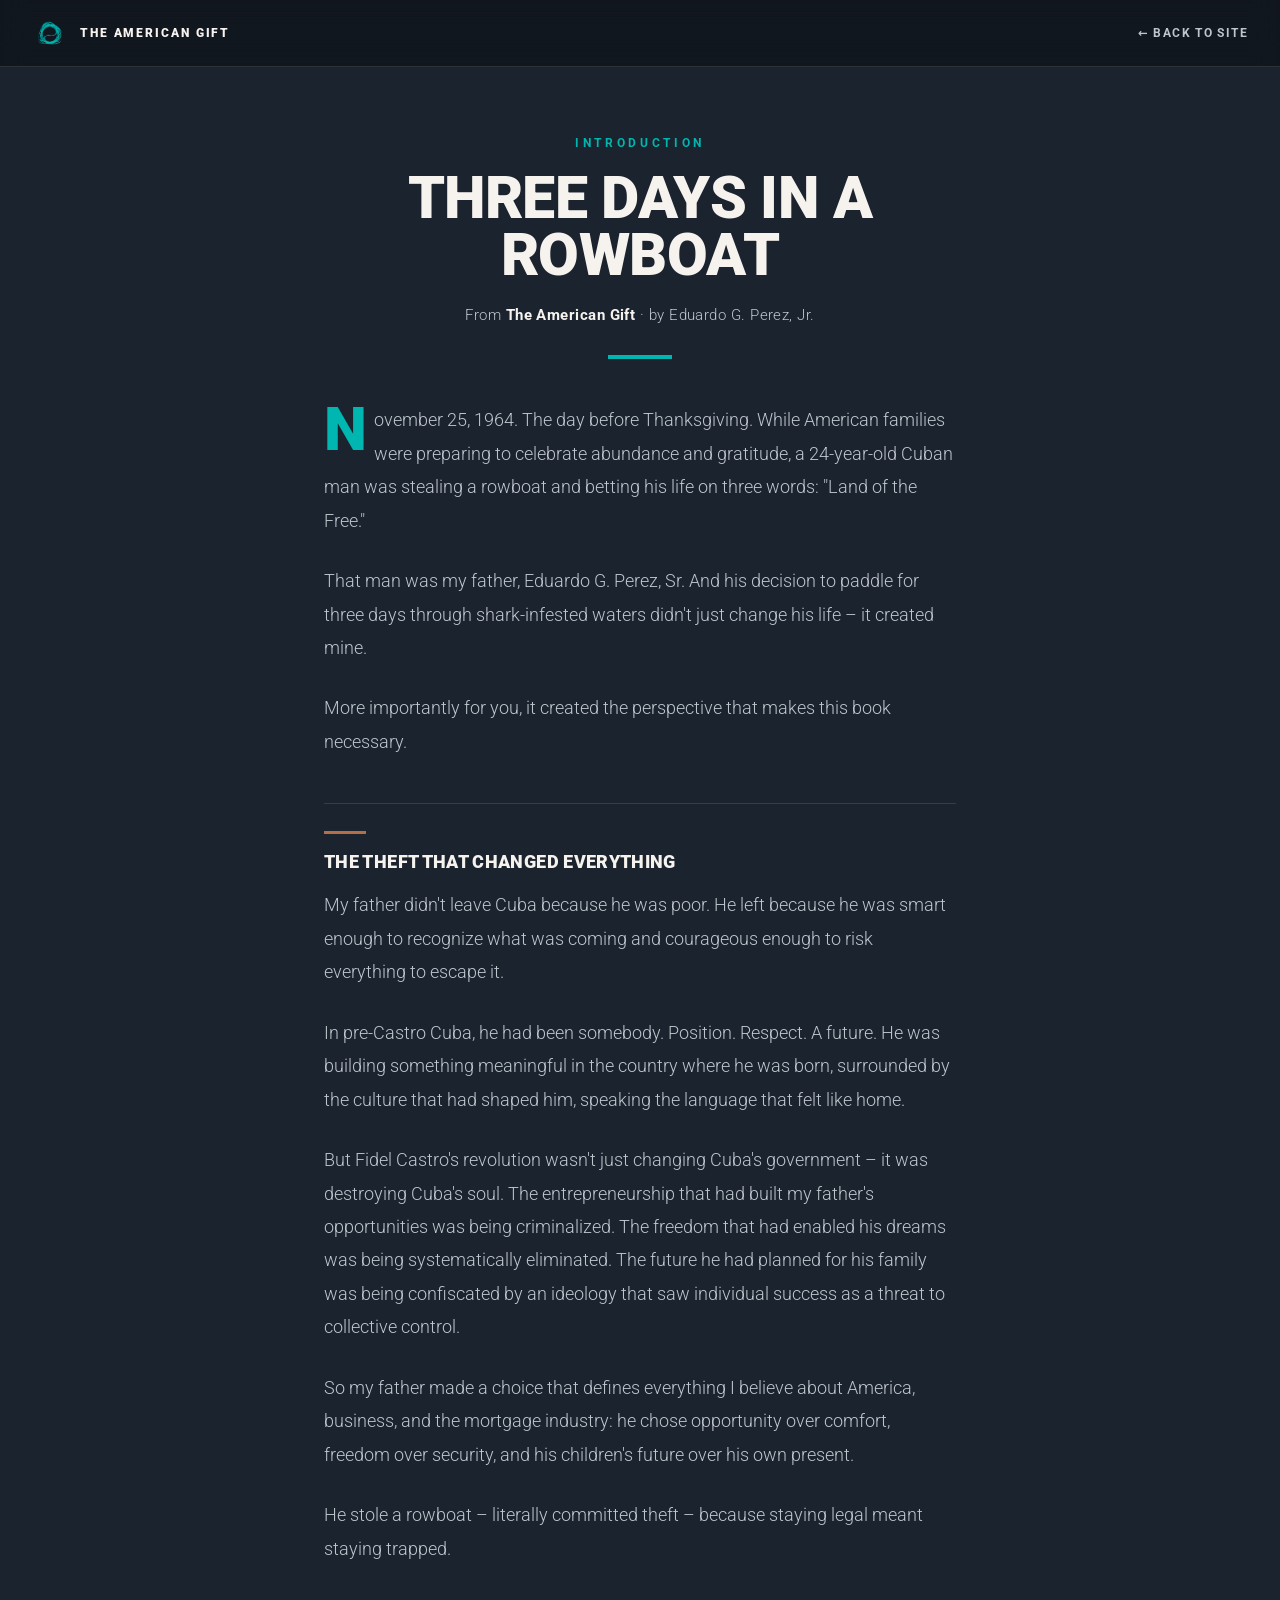
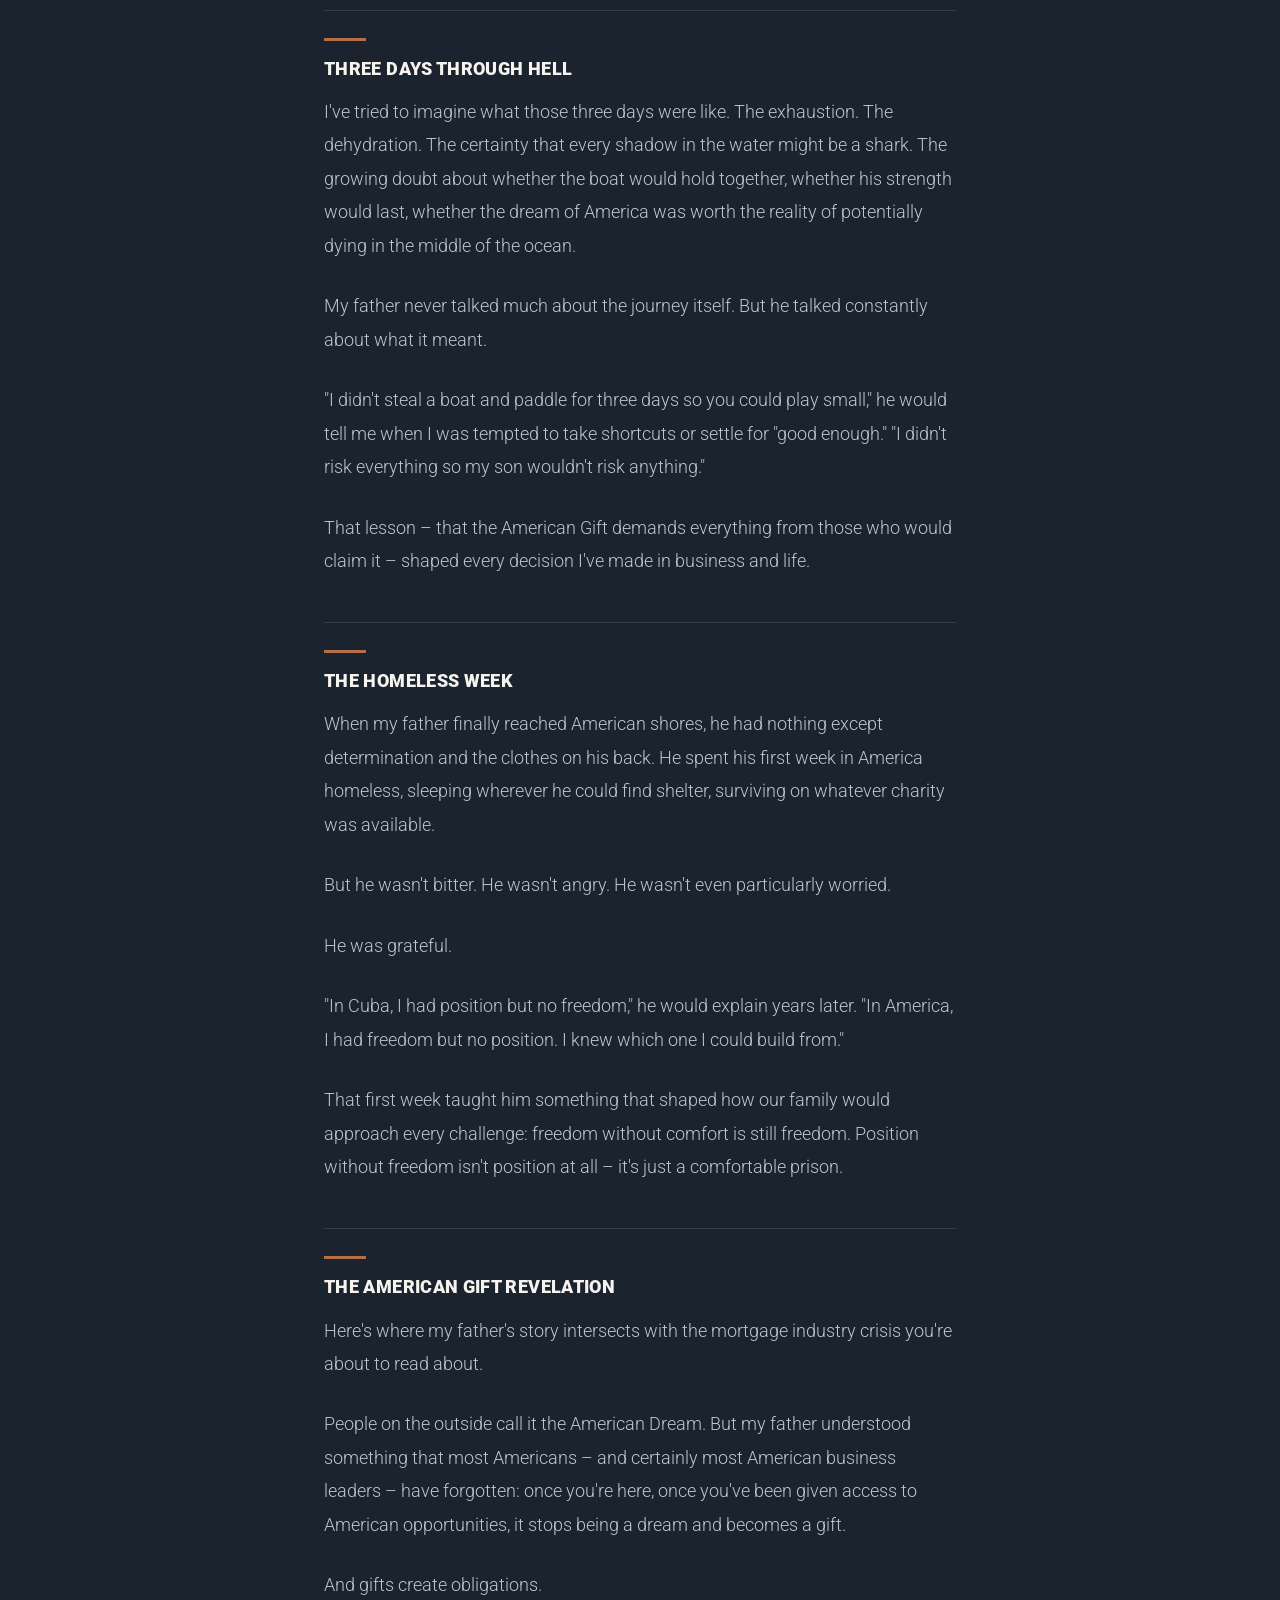
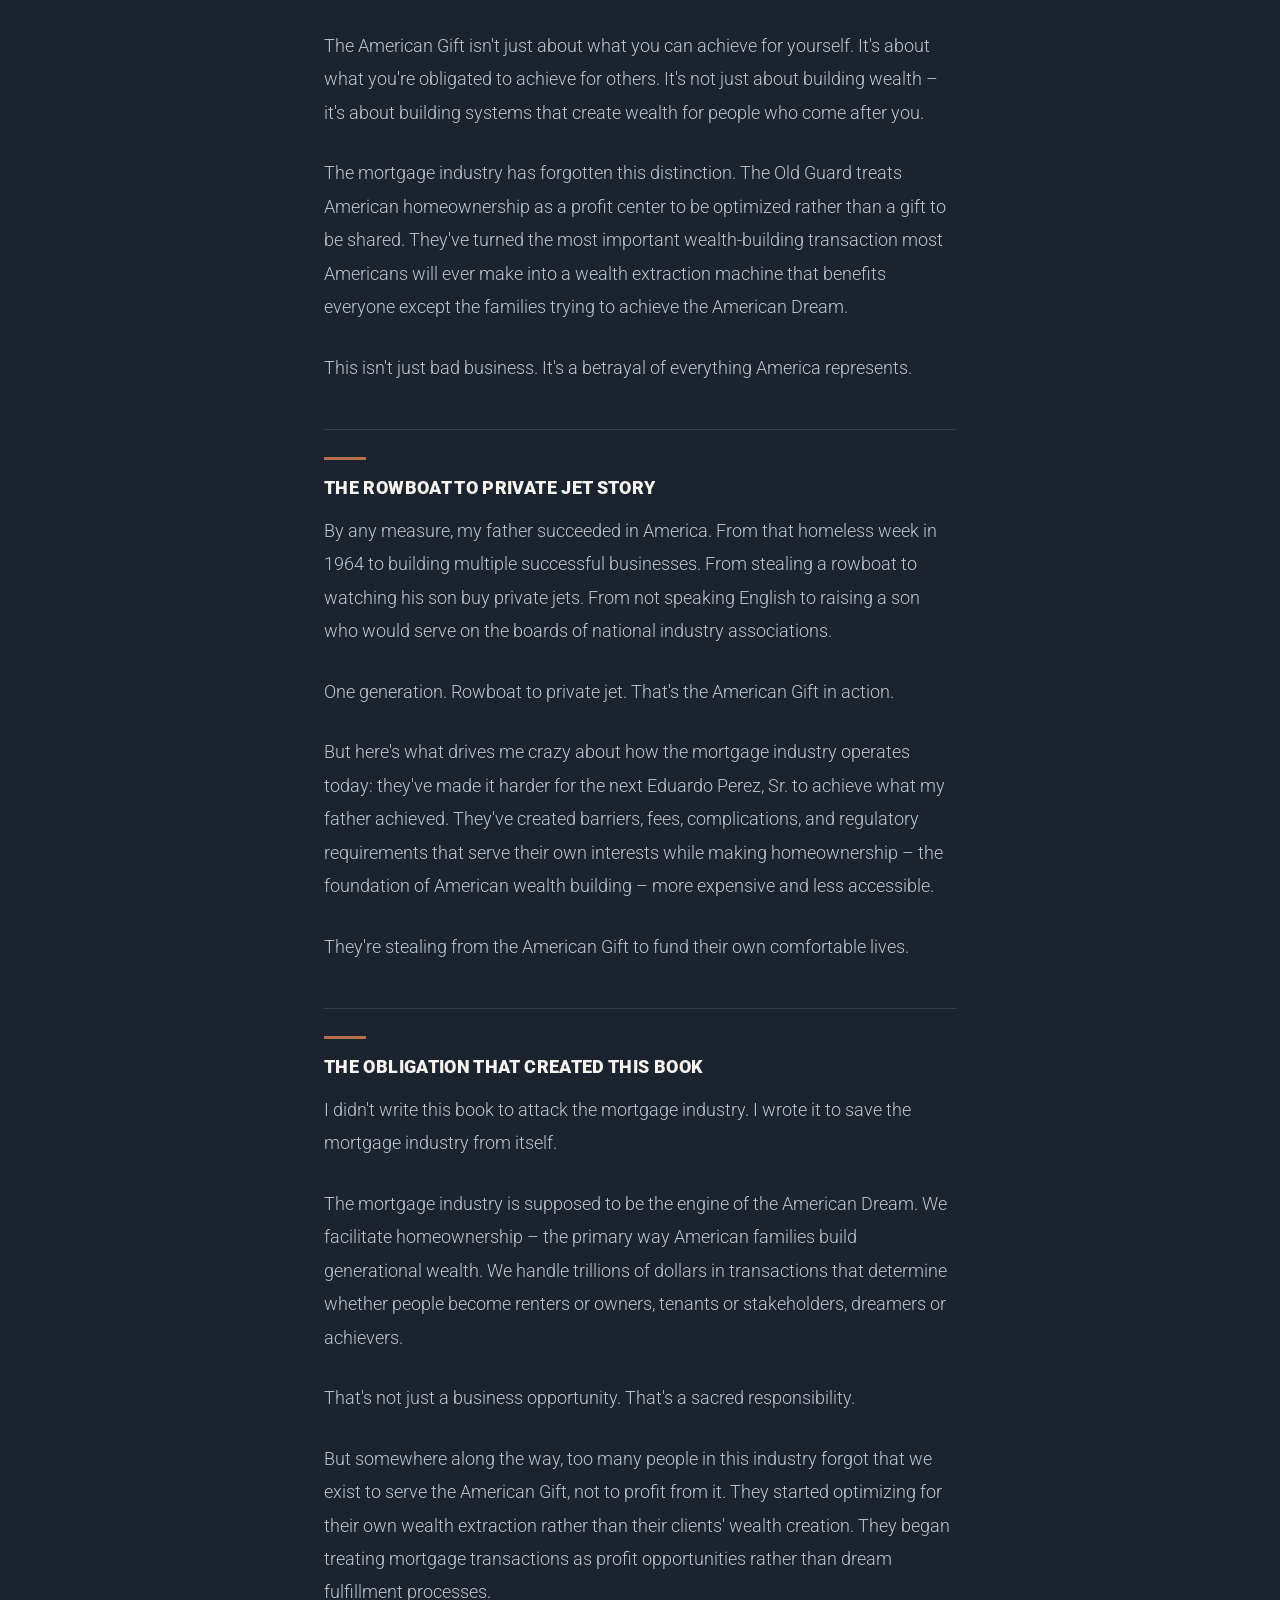
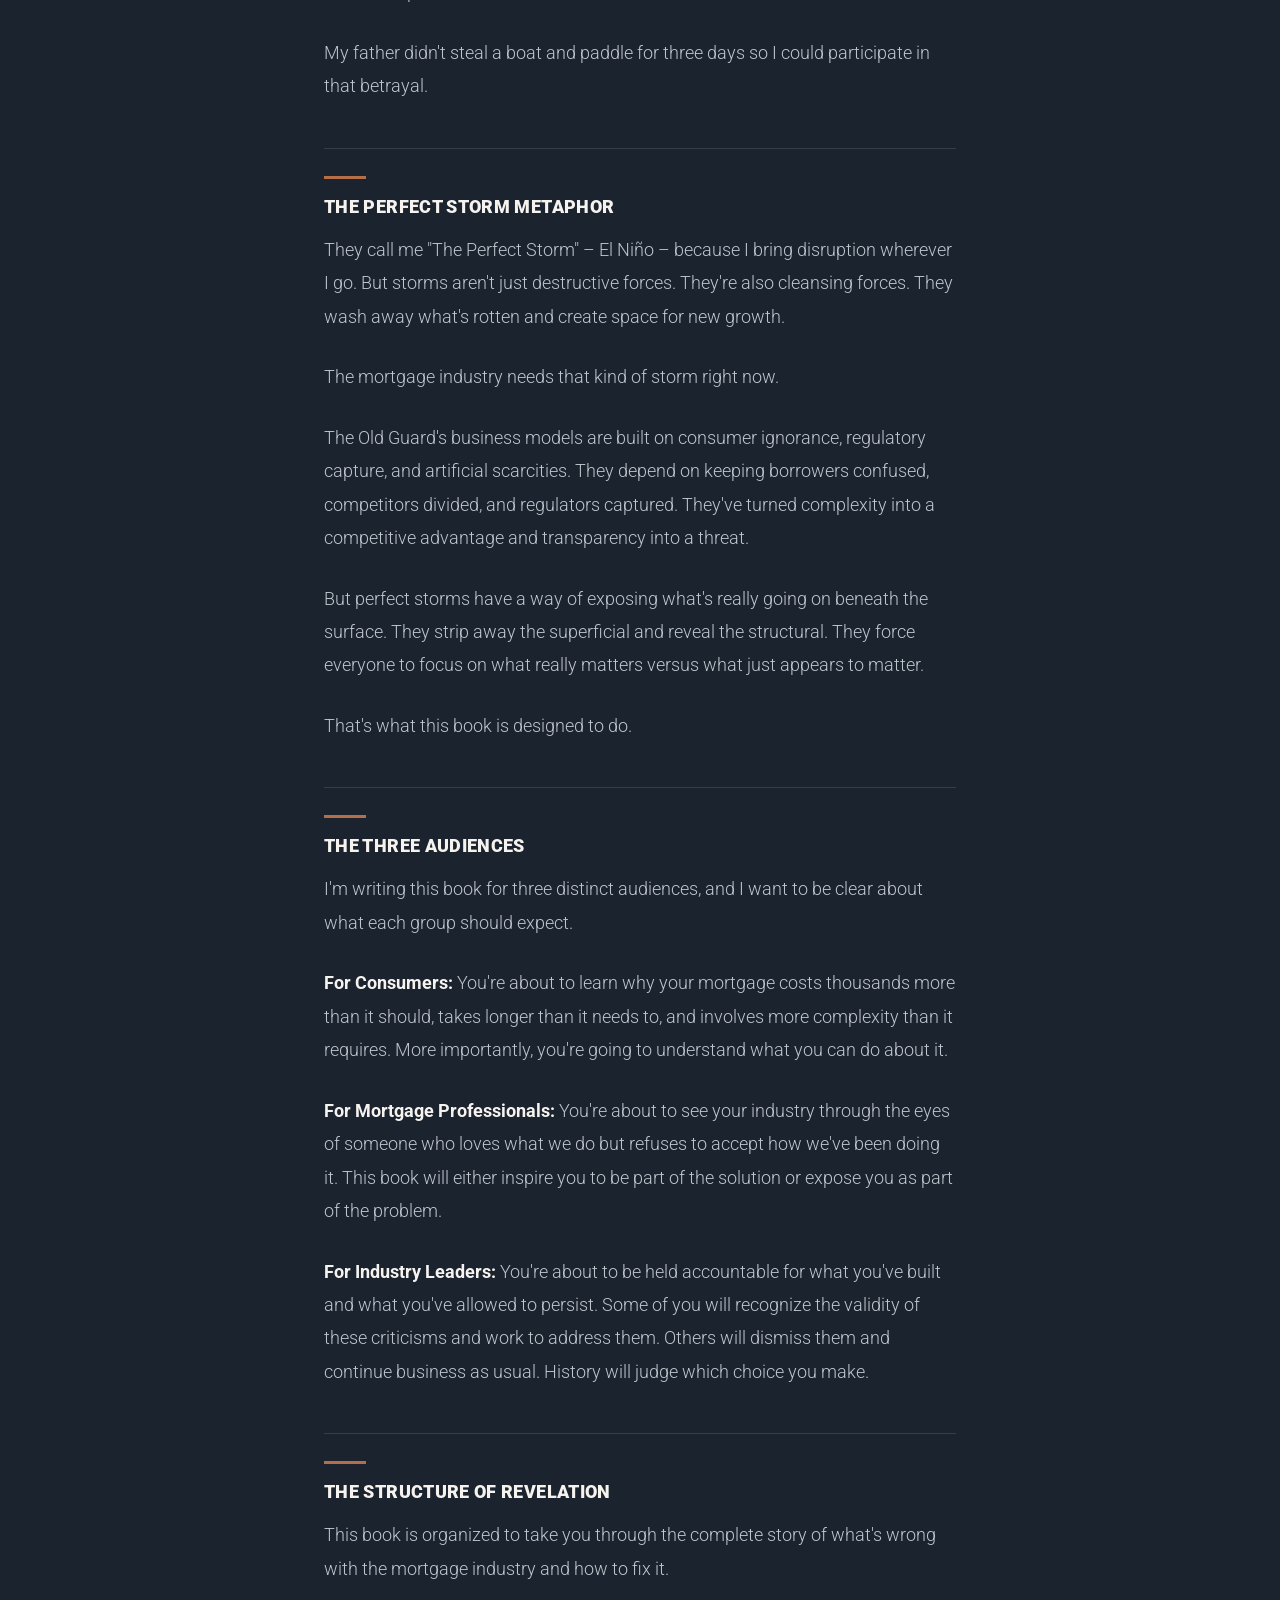
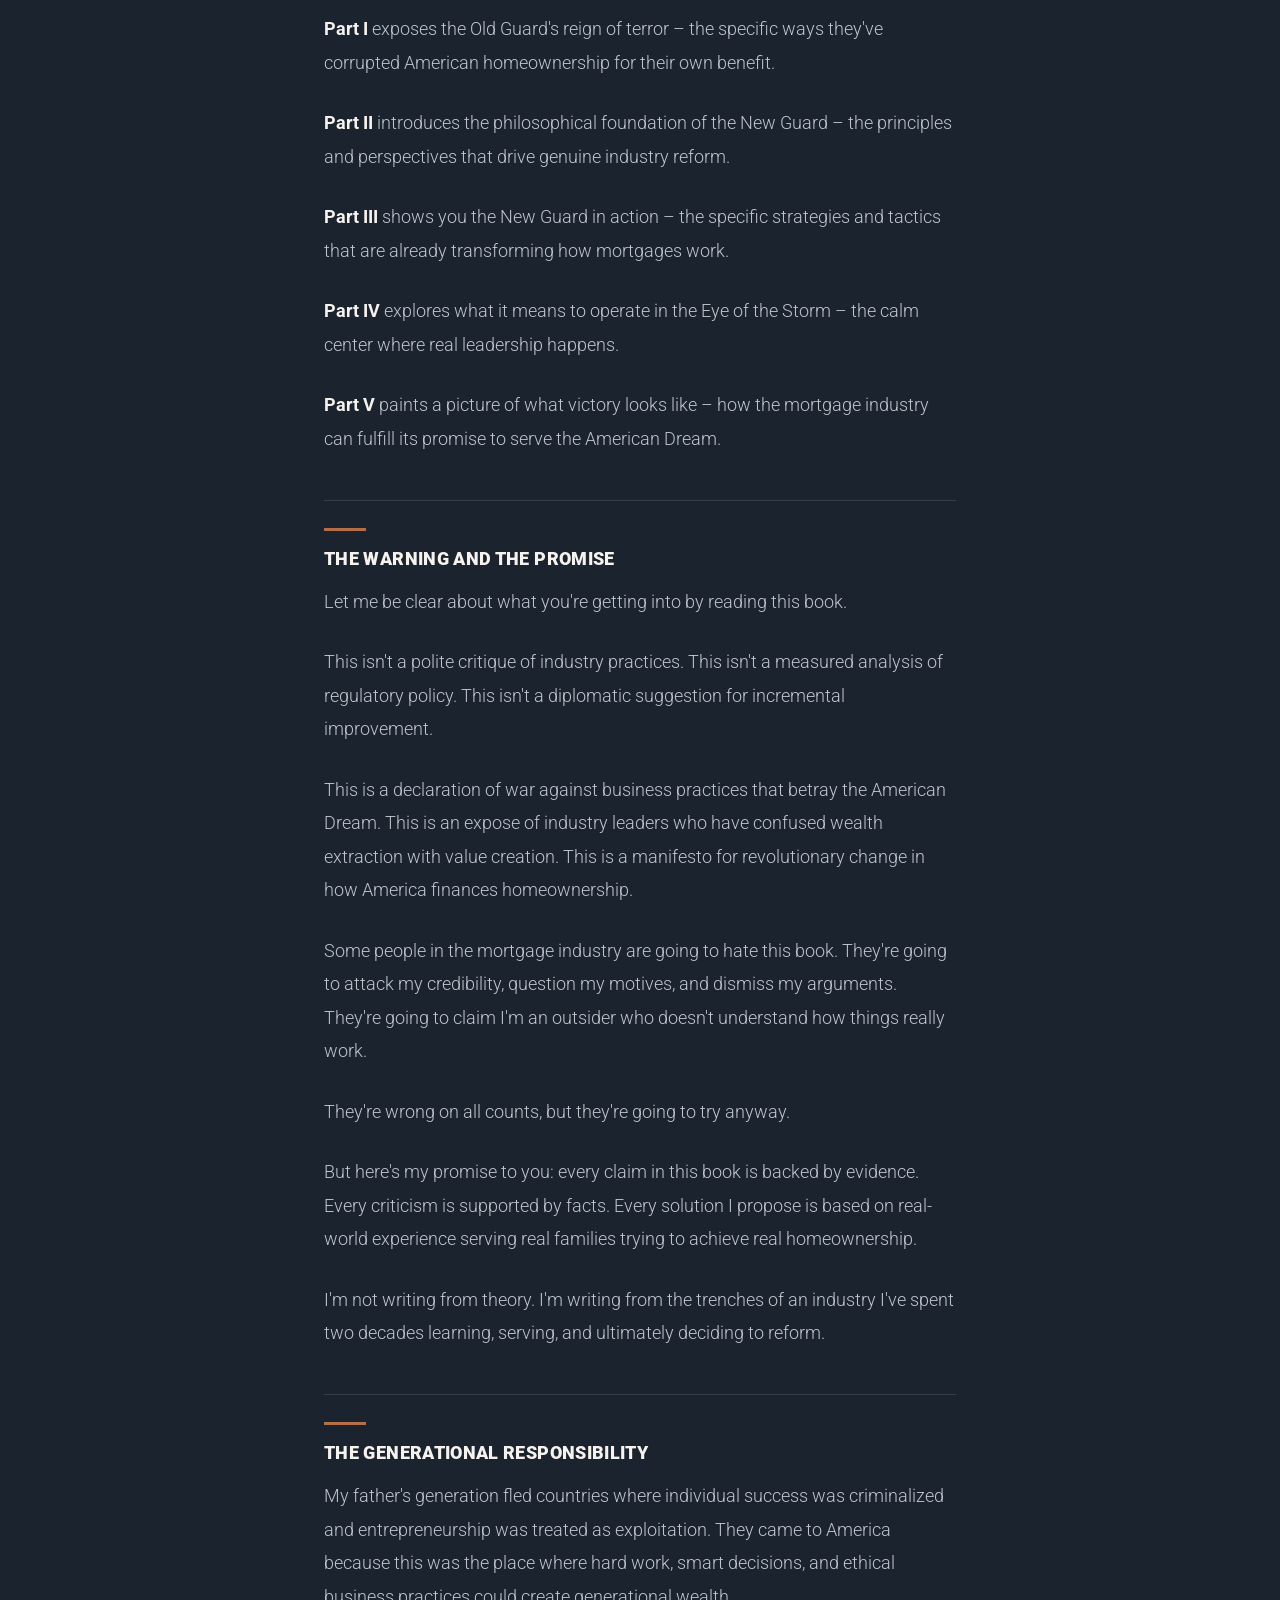
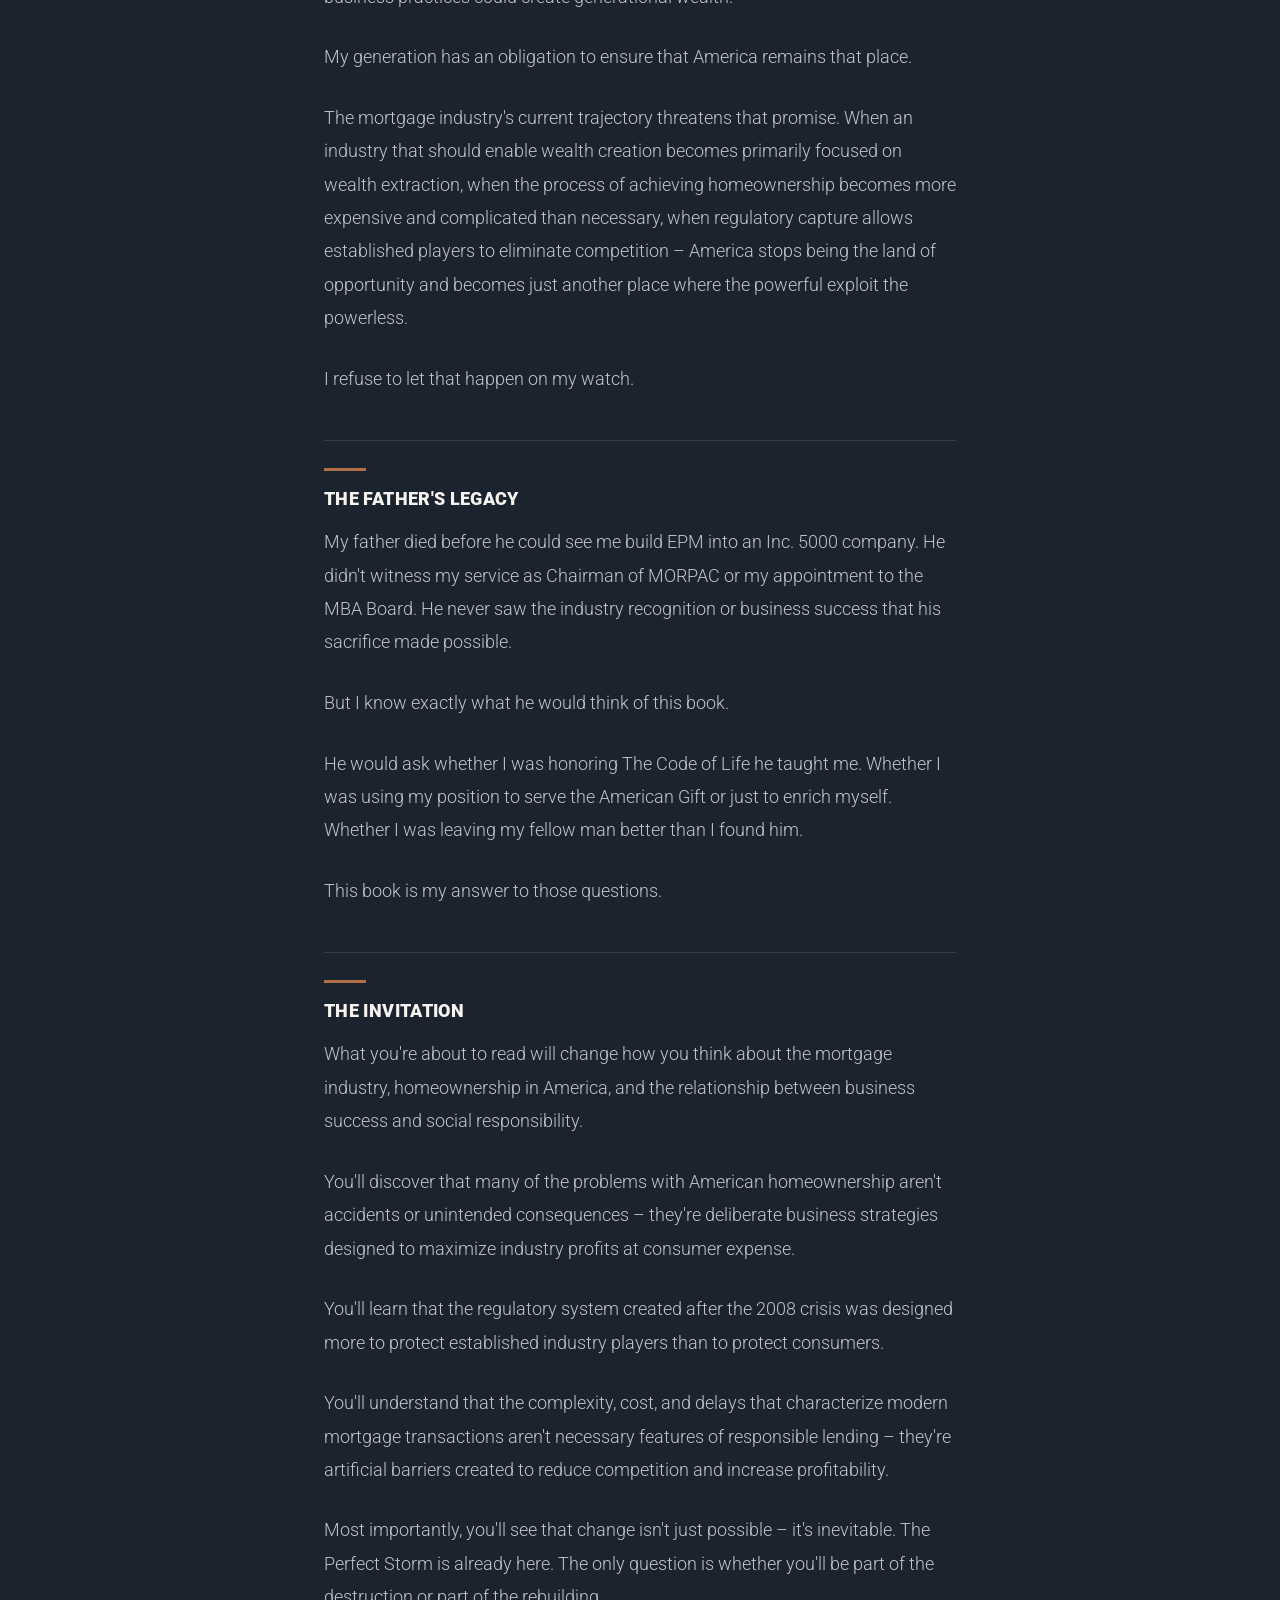
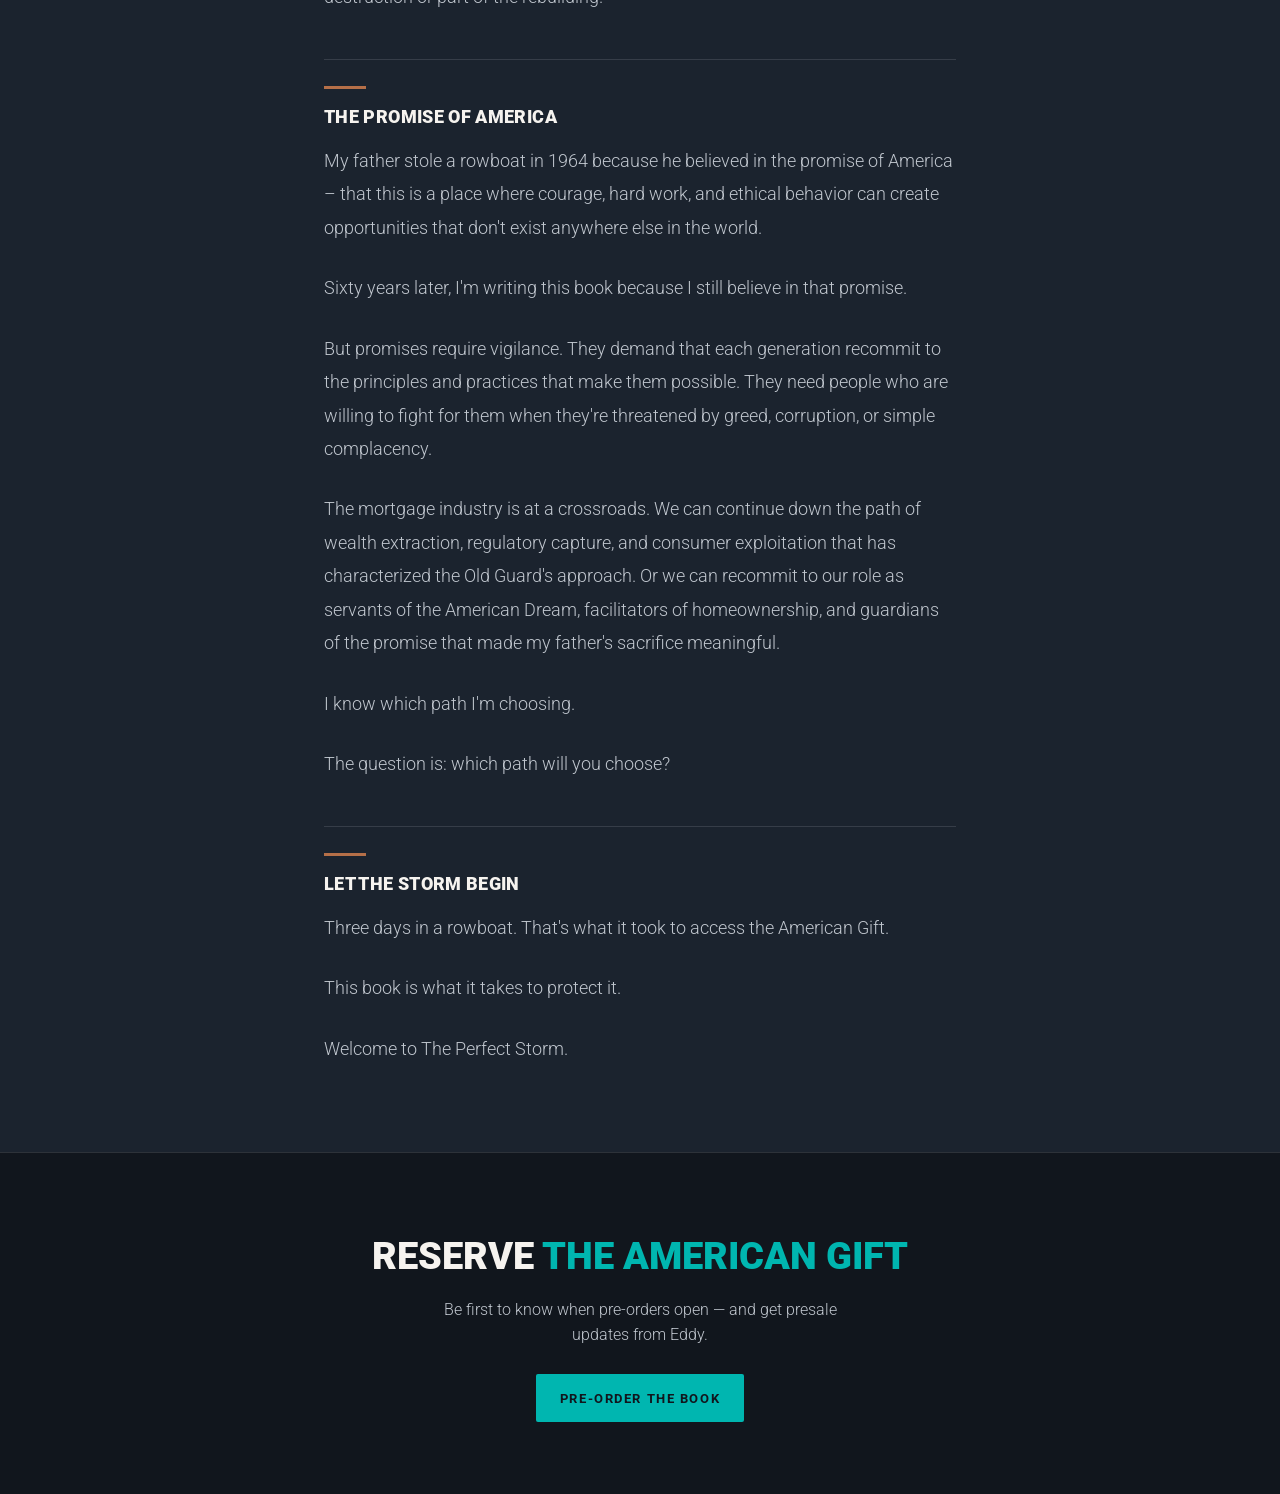
==== commit 2e5ac2b8: "Replace E monogram with EP logomark; add EDDY PEREZ lockup to About - New brand logomark (transparen" ====
--- a/introduction/index.html
+++ b/introduction/index.html
@@ -43,7 +43,7 @@
 </head>
 <body>
   <nav class="rnav">
-    <a class="home" href="/"><span class="mono">E</span><span class="wm">The American Gift</span></a>
+    <a class="home" href="/"><img class="brandmark" src="/assets/ep-logomark.png" alt="Eddy Perez" /><span class="wm">The American Gift</span></a>
     <a class="back" href="/">&larr; Back to site</a>
   </nav>
 
--- a/assets/brand.css
+++ b/assets/brand.css
@@ -98,6 +98,11 @@
 .section{ position:relative; z-index:1; }
 .wrap{ max-width:var(--maxw); margin:0 auto; padding:0 40px; }
 
+/* ---- brand logo images ---- */
+.brandmark{ display:block; flex:none; width:36px; height:36px; }
+.brandmark--lg{ width:52px; height:52px; }
+.ep-lockup{ display:block; height:auto; width:100%; max-width:320px; }
+
 /* ---- 3D book mockup (img cover, real depth) ---- */
 .book{
   --bw: 300px; --bh: 337px; --bd: 34px;     /* matches cover-front ratio 0.891 */
